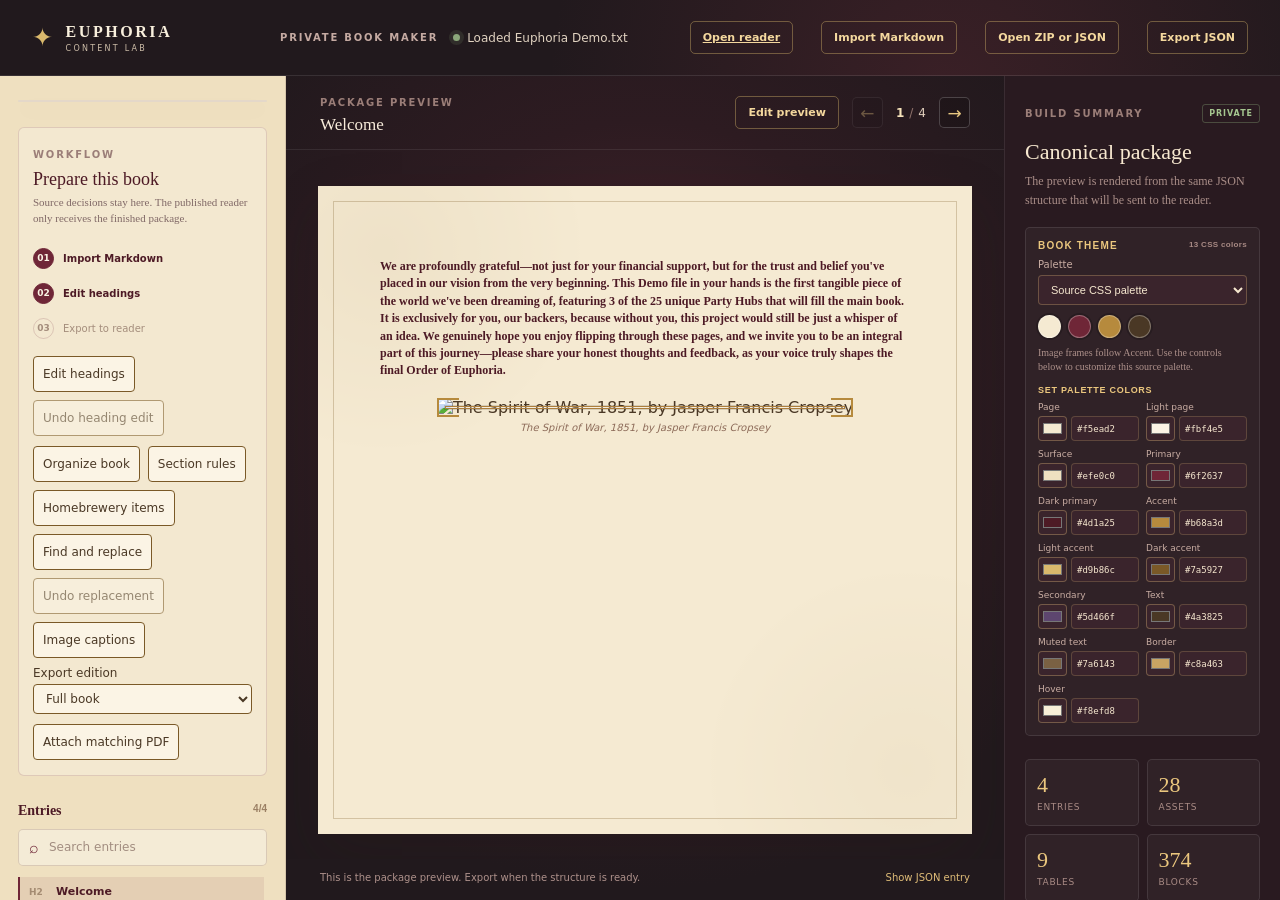
==== bookmaker.html @ 95e84e90 "add new sorting system" ====
<!doctype html>
<html lang="en">
  <head>
    <meta charset="UTF-8" />
    <meta name="viewport" content="width=device-width, initial-scale=1.0" />
    <title>Book Maker · Euphoria Content Lab</title>
    <meta name="description" content="Private Markdown to JSON book preparation tool." />
    <link rel="stylesheet" href="styles.css?v=23" />
  </head>
  <body>
    <div class="app-shell maker-page">
      <header class="topbar">
        <div class="brand-mark" aria-label="Euphoria Content Lab">
          <span class="brand-glyph">✦</span>
          <span><strong>EUPHORIA</strong><small>CONTENT LAB</small></span>
        </div>
        <div class="topbar-center">
          <span class="eyebrow">PRIVATE BOOK MAKER</span>
          <span class="source-status" id="sourceStatus"><i></i> Loading demo…</span>
        </div>
        <a class="file-loader" href="index.html">Open reader</a>
        <label class="file-loader" for="mdInput">Import Markdown</label>
        <label class="file-loader" for="jsonInput">Open ZIP or JSON</label>
        <button id="exportButton" class="export-button" type="button" disabled>Export JSON</button>
        <input id="mdInput" type="file" accept=".txt,.md,text/plain,text/markdown" />
        <input id="jsonInput" type="file" accept=".json,.zip,application/json,application/zip,application/x-zip-compressed" hidden />
      </header>

      <main class="workspace maker-workspace">
        <aside class="sidebar maker-sidebar">
          <div class="book-card">
            <div class="book-card-art"><span>✦</span><span>BOOK<br />MAKER</span></div>
            <div class="book-card-copy">
              <span class="eyebrow">PREPARATION MODE</span>
              <h1 id="bookTitle">Euphoria Demo</h1>
              <p id="bookDescription">Import Markdown, prepare the package, and export JSON.</p>
              <div class="book-meta"><span id="pageCount">— entries</span><span id="themeLabel">JSON v1</span></div>
            </div>
          </div>

          <div class="maker-panel">
            <span class="eyebrow">WORKFLOW</span>
            <h2>Prepare this book</h2>
            <p>Source decisions stay here. The published reader only receives the finished package.</p>
            <div class="maker-steps">
              <div class="maker-step active"><b>01</b><span>Import Markdown</span></div>
              <div class="maker-step active"><b>02</b><span>Edit headings</span></div>
              <div class="maker-step"><b>03</b><span>Export to reader</span></div>
            </div>
            <div class="heading-actions">
              <button id="openHeadings" type="button" disabled>Edit headings</button>
              <button id="undoHeadings" type="button" disabled>Undo heading edit</button>
            </div>
            <div class="heading-actions">
              <button id="organizeBook" type="button">Organize book</button>
              <button id="editSectionRules" type="button">Section rules</button>
              <button id="reviewSourceItems" type="button">Homebrewery items</button>
              <button id="replaceBookText" type="button">Find and replace</button>
              <button id="undoBookReplacement" type="button" disabled>Undo replacement</button>
              <button id="setImageCaptions" type="button">Image captions</button>
            </div>
            <label class="edition-field">Export edition
              <select id="exportEdition"><option value="full">Full book</option><option value="player">Player edition</option></select>
            </label>
            <div class="heading-actions">
              <button id="attachPdf" type="button" disabled>Attach matching PDF</button>
              <button id="reviewPdf" type="button" hidden>Review PDF</button>
              <button id="openImageRecovery" type="button" hidden>Recover images</button>
              <button id="removePdf" type="button" hidden>Remove PDF</button>
              <input id="pdfInput" type="file" accept=".pdf,application/pdf" hidden />
            </div>
            <p id="pdfAttachmentStatus" class="pdf-status" role="status"></p>
          </div>

          <div class="sidebar-section">
            <div class="section-heading"><span>Entries</span><span class="section-count" id="contentsCount">—</span></div>
            <label class="search-box">
              <span>⌕</span>
              <input id="searchInput" type="search" placeholder="Search entries" autocomplete="off" />
            </label>
            <nav id="contents" class="contents" aria-label="Book entries"></nav>
          </div>

          <div class="sidebar-footer"><span class="status-dot"></span><span>Private preparation tool</span></div>
        </aside>

        <section class="reader-area">
          <div class="reader-toolbar">
            <div><span class="eyebrow">PACKAGE PREVIEW</span><strong id="currentLabel">Welcome</strong></div>
            <div class="page-controls">
              <button id="toggleBookEditing" class="export-button" type="button" aria-pressed="false">Edit preview</button>
              <button id="previousButton" class="icon-button" type="button" aria-label="Previous content entry">←</button>
              <span><b id="currentPage">1</b><em>/</em><span id="totalPages">—</span></span>
              <button id="nextButton" class="icon-button" type="button" aria-label="Next content entry">→</button>
            </div>
          </div>
          <div class="reader-stage"><div id="pageViewport" class="page-viewport" aria-live="polite"></div></div>
          <div class="reader-footer"><span id="pageHint">This is the package preview. Export when the structure is ready.</span><button id="sourceToggle" class="text-button" type="button">Show JSON entry</button></div>
          <pre id="sourceSlice" class="source-slice" hidden></pre>
        </section>

        <aside class="inspector maker-inspector">
          <div class="inspector-heading"><span class="eyebrow">BUILD SUMMARY</span><span class="live-badge">PRIVATE</span></div>
          <h2>Canonical package</h2>
          <p class="inspector-intro">The preview is rendered from the same JSON structure that will be sent to the reader.</p>
          <div class="theme-panel">
            <div class="section-heading theme-heading"><span>BOOK THEME</span><span id="cssTokenCount">—</span></div>
            <label class="theme-field" for="themePreset">Palette</label>
            <select id="themePreset" class="theme-select">
              <option value="source">Source CSS palette</option>
              <option value="classic">Euphoria classic</option>
              <option value="midnight">Midnight archive</option>
              <option value="ember">Ember parchment</option>
              <option value="custom">Custom palette</option>
            </select>
            <div id="themeSwatches" class="theme-swatches" aria-label="Current theme colors"></div>
            <p id="themeNote" class="theme-note">Reads safe color variables from the Markdown header.</p>
            <div class="palette-color-heading">Set palette colors</div>
            <div id="paletteColorControls" class="palette-color-controls" aria-label="Set book palette colors"></div>
          </div>
          <div class="stat-grid">
            <div class="stat-card"><b id="statPages">—</b><span>entries</span></div>
            <div class="stat-card"><b id="statImages">—</b><span>assets</span></div>
            <div class="stat-card"><b id="statTables">—</b><span>tables</span></div>
            <div class="stat-card"><b id="statDirectives">—</b><span>blocks</span></div>
          </div>
          <div class="support-card"><span class="support-icon">✓</span><div><strong>Ready to export</strong><p>JSON includes content, assets, conversion details, and the palette that colors every image frame.</p></div></div>
          <div class="support-card muted-card"><span class="support-icon">→</span><div><strong>Next step</strong><p>Open the exported package in index.html to test the independent reader.</p></div></div>
        </aside>
      </main>
      <dialog id="headingEditor" aria-labelledby="headingEditorTitle">
        <div class="heading-dialog-header">
          <h2 id="headingEditorTitle">Edit headings</h2>
          <form method="dialog"><button type="submit">Cancel</button></form>
        </div>
        <section id="headingEditView">
          <label class="heading-search">Search headings
            <input id="headingSearch" type="search" autocomplete="off" autofocus />
          </label>
          <div class="heading-bulk">
            <label><input id="selectHeadings" type="checkbox" /> Select visible</label>
            <span id="headingSelection" aria-live="polite"></span>
            <label>Bulk level change
              <select id="headingBulkOperation">
                <option value="up">Promote one level</option>
                <option value="down">Demote one level</option>
                <option value="1">Set to H1</option>
                <option value="2">Set to H2</option>
                <option value="3">Set to H3</option>
                <option value="4">Set to H4</option>
                <option value="5">Set to H5</option>
                <option value="6">Set to H6</option>
              </select>
            </label>
            <button id="updateSelectedHeadings" type="button" disabled>Update selected</button>
          </div>
          <p id="headingEntryHint" class="heading-hint"></p>
          <div id="headingRows" class="heading-columns" role="group" aria-label="Markdown headings by level"></div>
          <p id="headingEmpty" class="heading-hint" hidden>No matching headings.</p>
          <p id="headingMessage" class="heading-hint" role="status"></p>
          <div class="heading-dialog-actions">
            <button id="previewHeadings" type="button" disabled>Preview changes</button>
          </div>
        </section>
        <section id="headingPreviewView" hidden>
          <h3 id="headingPreviewTitle" tabindex="-1">Table of contents preview</h3>
          <p id="headingPreviewSummary" class="heading-hint"></p>
          <ol id="headingPreviewContents" class="heading-preview-contents"></ol>
          <div class="heading-dialog-actions">
            <button id="backToHeadingEdit" type="button">Back to edits</button>
            <button id="applyHeadings" type="button">Apply changes</button>
          </div>
        </section>
      </dialog>
      <dialog id="bookEditing" aria-labelledby="bookEditingTitle">
        <header class="pdf-toolbar"><h2 id="bookEditingTitle"></h2><form method="dialog"><button>Close</button></form></header>
        <form id="bookEditingForm"><div id="bookEditingFields"></div><p id="bookEditingStatus" role="status"></p></form>
      </dialog>
      <dialog id="imageRecovery" aria-labelledby="imageRecoveryTitle">
        <div class="pdf-toolbar">
          <h2 id="imageRecoveryTitle">Recover images</h2>
          <form method="dialog"><button type="submit">Close</button></form>
        </div>
        <form id="recoverySetup" hidden>
          <fieldset>
            <legend>Suggest filenames for all recovered images using</legend>
            <label><input type="radio" name="recoveryNaming" value="h2" checked /> H2 heading</label>
            <label><input type="radio" name="recoveryNaming" value="h3" /> Nearest H3 heading</label>
          </fieldset>
          <button type="submit">Start recovery</button>
        </form>
        <div id="recoveryActions" class="pdf-toolbar" hidden>
          <p id="recoveryStatus" class="pdf-status" role="status"></p>
          <button id="scanImageLinks" type="button">Check image links again</button>
          <button id="cancelImageScan" type="button" hidden>Cancel scan</button>
          <button id="viewRecoveredPreview" type="button" hidden>View in preview</button>
        </div>
        <div id="recoveryLayout" class="recovery-layout" hidden>
          <div id="recoveryPdfPane" aria-label="Matching PDF"></div>
          <div id="recoveryReview" hidden>
            <nav class="pdf-toolbar" aria-label="Images to recover">
              <button id="previousRecovery" type="button">Previous image</button>
              <button id="nextRecovery" type="button">Next image</button>
              <span id="recoveryPosition" aria-live="polite"></span>
            </nav>
            <form id="jumpRecoveryPage" class="pdf-toolbar">
              <label><span id="recoveryPageLabel">Markdown page</span> <input id="recoveryPageNumber" type="number" min="1" required /></label>
              <button type="submit">Jump to image</button>
              <button id="nextRecoveryPage" type="button">Next Markdown page</button>
            </form>
            <p id="recoveryContext"></p>
            <form id="recoveryForm" hidden>
              <div class="recovery-field">
                <label for="recoveryFileName">WebP filename</label>
                <input id="recoveryFileName" type="text" dir="auto" maxlength="96" required />
                <label for="recoveryCaption">Reader caption</label>
                <input id="recoveryCaption" type="text" dir="auto" />
              </div>
              <img id="recoveryChosenImage" alt="Selected replacement image" hidden />
              <div class="pdf-toolbar">
                <button id="applyRecovery" type="submit" disabled>Apply replacement &amp; continue</button>
                <button id="skipRecovery" type="button">Skip image</button>
                <button id="restoreRecovery" type="button" hidden>Restore original link</button>
              </div>
            </form>
            <p id="recoveryConfidence" class="pdf-status" role="status"></p>
            <ul id="recoveryCandidates" aria-label="Suggested PDF images"></ul>
          </div>
        </div>
      </dialog>
      <dialog id="pdfInspector" aria-labelledby="pdfInspectorTitle">
        <div class="pdf-toolbar">
          <h2 id="pdfInspectorTitle">Review PDF</h2>
          <form method="dialog"><button type="submit">Close</button></form>
        </div>
        <div id="pdfInspectorHome"><div id="pdfReviewPane">
        <div class="pdf-toolbar">
          <button id="pdfPrevious" type="button">Previous page</button>
          <form id="jumpPdfPage" class="pdf-page-jump">
            <label>PDF page <input id="pdfPageNumber" type="number" min="1" value="1" required /></label>
            <span id="pdfPageTotal"></span>
            <button type="submit">Go</button>
          </form>
          <button id="pdfNext" type="button">Next page</button>
        </div>
        <p id="pdfPageStatus" class="pdf-status" role="status"></p>
        <div id="pdfPageBody" class="pdf-page-layout" hidden>
          <section aria-label="Page preview">
            <div class="pdf-toolbar">
              <button id="pdfCrop" type="button" aria-pressed="false">Select crop</button>
              <button id="pdfSaveCrop" type="button" disabled>Download crop</button>
              <button id="pdfUseCrop" type="button" disabled hidden>Use crop as replacement</button>
            </div>
            <p id="pdfCropHint" hidden>Drag a rectangle over the figure you want to save.</p>
            <div id="pdfPreviewStage">
              <canvas id="pdfPageCanvas" aria-label="Rendered PDF page"></canvas>
              <div id="pdfImageHighlight" aria-hidden="true" hidden></div>
              <div id="pdfCropOutline" aria-hidden="true" hidden></div>
            </div>
          </section>
          <section aria-label="PDF page contents">
            <details id="pdfEmbeddedImages" open>
              <summary>Embedded images</summary>
              <p id="pdfImageSummary"></p>
              <ul id="pdfImages"></ul>
            </details>
            <details>
              <summary>Page text</summary>
              <pre id="pdfPageText"></pre>
            </details>
          </section>
        </div>
        </div></div>
      </dialog>
      <dialog id="bookZipExport" aria-labelledby="bookZipExportTitle">
        <h2 id="bookZipExportTitle">Export book ZIP</h2>
        <p id="bookZipExportStatus" role="status"></p>
        <div class="heading-dialog-actions">
          <form method="dialog"><button type="submit">Cancel</button></form>
          <button id="downloadBookZip" type="button" disabled>Download ZIP</button>
        </div>
      </dialog>
      <div id="notice" class="notice" role="status" hidden></div>
    </div>
    <script src="image-viewer.js?v=1"></script>
    <script src="vendor/jszip-3.10.1/jszip.min.js"></script>
    <script src="book-archive.js?v=4"></script>
    <script src="app.js?v=26"></script>
    <script src="book-editing.js?v=10"></script>
    <script src="pdf-import.js?v=7" data-pdf-engine="https://cdn.jsdelivr.net/npm/pdfjs-dist@6.5.438/"></script>
    <script src="image-recovery.js?v=7"></script>
  </body>
</html>
---- styles.css ----
:root {
  --ink: #2e2325;
  --ink-soft: #756266;
  --wine: #6f2637;
  --wine-dark: #4d1a25;
  --gold: #b68a3d;
  --gold-light: #d9b86c;
  --gold-dark: #7a5927;
  --plum: #5d466f;
  --hover: #f8efd8;
  --parchment: #f5ead2;
  --parchment-light: #fbf4e5;
  --card: #efe0c0;
  --book-body-font: Georgia, serif;
  --book-ui-font: Inter, sans-serif;
  --line: rgba(93, 53, 43, .15);
  --shadow: 0 22px 55px rgba(49, 28, 27, .16);
}

* { box-sizing: border-box; }
html, body { min-height: 100%; }
body { margin: 0; color: var(--ink); background: #21191d; font-family: Inter, ui-sans-serif, system-ui, -apple-system, BlinkMacSystemFont, "Segoe UI", sans-serif; }
button, input { font: inherit; }
button { cursor: pointer; }

.app-shell { height: 100vh; overflow: hidden; background: radial-gradient(circle at 74% 10%, rgba(123, 49, 62, .28), transparent 32%), #21191d; }
.topbar { height: 76px; display: flex; align-items: center; gap: 28px; padding: 0 32px; color: #f9f0dd; border-bottom: 1px solid rgba(255,255,255,.1); }
.brand-mark { display: flex; align-items: center; gap: 11px; min-width: 220px; letter-spacing: .1em; }
.brand-mark strong { display: block; font-family: Georgia, serif; font-size: 16px; letter-spacing: .16em; }
.brand-mark small { display: block; margin-top: 3px; color: #cdbda8; font-size: 8px; letter-spacing: .28em; }
.brand-glyph { color: var(--gold-light); font-size: 25px; }
.topbar-center { display: flex; align-items: center; gap: 15px; flex: 1; }
.eyebrow { color: #9b7e78; font-size: 10px; font-weight: 800; letter-spacing: .18em; }
.topbar .eyebrow { color: #c5aaa2; }
.source-status { display: inline-flex; align-items: center; gap: 7px; color: #e0d2c0; font-size: 12px; }
.source-status i, .status-dot { width: 7px; height: 7px; display: inline-block; border-radius: 99px; background: #8ba87a; box-shadow: 0 0 0 4px rgba(139,168,122,.14); }
.file-loader, .export-button { color: #f4d89e; font-size: 11px; font-weight: 700; border: 1px solid rgba(217,184,108,.4); border-radius: 5px; padding: 9px 12px; cursor: pointer; background: transparent; }
.export-button:disabled { opacity: .4; cursor: default; }
.maker-page .maker-sidebar { background: #efe0c0; }
.maker-panel { margin-top: 25px; padding: 15px 14px; border: 1px solid rgba(111,38,55,.16); border-radius: 6px; background: rgba(255,255,255,.26); }
.maker-panel h2 { margin: 7px 0 5px; color: var(--wine-dark); font: 18px Georgia, serif; }
.maker-panel p { margin: 0; color: #806866; font: 11px/1.45 Georgia, serif; }
.maker-steps { margin-top: 14px; }
.maker-step { display: flex; align-items: center; gap: 9px; padding: 7px 0; color: #a48d7c; font-size: 10px; }
.maker-step b { width: 21px; height: 21px; display: grid; place-items: center; border: 1px solid rgba(111,38,55,.18); border-radius: 50%; font-size: 9px; }
.maker-step.active { color: var(--wine-dark); font-weight: 700; }
.maker-step.active b { color: #fbf4e5; border-color: var(--wine); background: var(--wine); }
.heading-actions, .heading-dialog-actions, .heading-bulk { display: flex; flex-wrap: wrap; align-items: center; gap: 8px; }
.heading-actions { margin-top: 10px; }
.heading-actions button, #headingEditor button, #headingEditor input:not([type="checkbox"]), #headingEditor select,
#pdfInspector button, #pdfInspector input, #imageRecovery button, #imageRecovery input, #imageRecovery select, #bookZipExport button {
  min-height: 36px; padding: 6px 9px; border: 1px solid var(--gold-dark); border-radius: 4px;
  color: var(--ink); background: var(--parchment-light); font: inherit;
}
.heading-actions button { font-size: 12px; }
.heading-actions button:disabled, #headingEditor button:disabled, #pdfInspector button:disabled, #imageRecovery button:disabled, #bookZipExport button:disabled { opacity: .55; cursor: default; }
#headingEditor {
  width: min(1200px, calc(100% - 24px)); max-height: calc(100% - 24px);
  padding: clamp(12px, 4vw, 24px); border: 1px solid var(--gold-dark); border-radius: 8px;
  color: var(--ink); background: var(--parchment); box-shadow: var(--shadow); font-size: 14px;
}
#headingEditor::backdrop { background: rgba(26, 14, 19, .75); }
#headingEditor [hidden] { display: none; }
.heading-dialog-header { display: flex; align-items: center; justify-content: space-between; gap: 12px; margin-bottom: 15px; }
.heading-dialog-header h2 { margin: 0; color: var(--wine-dark); font: 24px Georgia, serif; }
.heading-search { display: grid; gap: 5px; }
.heading-bulk { margin-top: 12px; }
.heading-hint { margin: 9px 0; color: var(--ink-soft); }
.heading-hint:empty { display: none; }
.heading-columns { overflow-x: auto; padding: 2px 2px 8px; }
.heading-grid { display: grid; grid-template-columns: repeat(4, minmax(218px, 1fr)); min-width: 896px; gap: 8px; }
.heading-grid-extra { grid-template-columns: repeat(2, minmax(218px, 1fr)); min-width: 444px; margin-top: 8px; }
.heading-grid-extra:empty { display: none; }
.heading-column { min-width: 0; padding: 8px; border: 1px solid var(--line); border-radius: 5px; }
.heading-column h3 { margin: 0 0 4px; color: var(--wine-dark); font-size: 14px; }
.heading-rows { max-height: 38vh; overflow-y: auto; margin: 0; padding: 2px; list-style: none; }
.heading-row { display: grid; grid-template-columns: auto minmax(0, 1fr) auto auto; align-items: center; gap: 5px; padding: 4px 0; }
.heading-row input[type="text"] { width: 100%; min-width: 0; }
.heading-count { min-width: 20px; padding: 3px; border-radius: 4px; background: var(--card); color: var(--wine-dark); font-size: 11px; text-align: center; }
.heading-preview-contents { max-height: 38vh; overflow-y: auto; margin: 8px 0; padding-inline-start: 25px; overflow-wrap: anywhere; }
.heading-preview-contents li { margin: 5px 0; }
.heading-dialog-actions { justify-content: flex-end; margin-top: 12px; }
#headingEditor #previewHeadings, #headingEditor #applyHeadings { color: #fff3db; background: var(--wine-dark); }
.maker-panel .pdf-status { margin-top: 8px; overflow-wrap: anywhere; }
.pdf-status:empty { display: none; }
#pdfInspector, #imageRecovery, #bookZipExport {
  width: min(950px, calc(100% - 24px)); max-height: calc(100% - 24px); padding: clamp(12px, 4vw, 24px);
  border: 1px solid var(--gold-dark); border-radius: 8px; color: var(--ink); background: var(--parchment); font-size: 14px;
}
#pdfInspector::backdrop, #imageRecovery::backdrop, #bookZipExport::backdrop { background: rgba(26, 14, 19, .75); }
.pdf-toolbar { display: flex; flex-wrap: wrap; align-items: center; gap: 8px; margin-bottom: 10px; }
.pdf-toolbar h2 { flex: 1; margin: 0; color: var(--wine-dark); font: 24px Georgia, serif; }
#pdfPageNumber { width: 70px; }
.pdf-page-jump { display: flex; flex-wrap: wrap; align-items: center; gap: 5px; }
.pdf-page-layout { display: grid; grid-template-columns: minmax(0, 2fr) minmax(0, 1fr); gap: 15px; }
.pdf-page-layout[hidden] { display: none; }
#pdfPreviewStage { position: relative; }
#pdfPageCanvas { display: block; width: 100%; height: auto; background: white; }
#pdfPageCanvas.selecting-crop { cursor: crosshair; touch-action: none; user-select: none; }
#pdfCropOutline { position: absolute; outline: 2px solid #6f2637; box-shadow: 0 0 0 3px white; background: rgba(111, 38, 55, .15); pointer-events: none; }
#pdfCrop[aria-pressed="true"] { color: #fff3db; background: var(--wine-dark); }
#pdfImages { display: grid; gap: 7px; margin: 0 0 12px; padding: 0; list-style: none; }
#pdfImages button { display: flex; align-items: center; gap: 8px; width: 100%; text-align: start; }
#pdfImages img { width: 52px; height: 42px; object-fit: contain; background: white; }
#pdfImages .pdf-use-image { display: none; }
#pdfReviewPane[data-picking] #pdfImages .pdf-use-image { display: block; margin-top: 4px; }
#pdfImageHighlight { position: absolute; outline: 3px solid #b68a3d; box-shadow: 0 0 0 2px white; pointer-events: none; }
#pdfPageCanvas.selecting-crop + #pdfImageHighlight { visibility: hidden; }
#pdfPageText { max-height: 220px; overflow: auto; white-space: pre-wrap; overflow-wrap: anywhere; }
#imageRecovery { width: min(1050px, calc(100% - 24px)); padding: 12px; font-size: 13px; }
#imageRecovery:has(#recoverySetup:not([hidden])) { width: min(480px, calc(100% - 24px)); }
#imageRecovery [hidden] { display: none; }
#imageRecovery .pdf-toolbar { gap: 6px; margin-bottom: 6px; }
#imageRecovery button, #imageRecovery input:not([type="radio"]) { padding: 4px 7px; }
#recoverySetup fieldset { display: grid; gap: 7px; margin: 8px 0 12px; border: 1px solid var(--line); }
#recoveryStatus { flex: 1; margin: 0; }
.recovery-layout { display: grid; grid-template-columns: minmax(0, 1.15fr) minmax(0, 1fr); gap: 12px; }
#recoveryPdfPane, #recoveryReview { min-width: 0; max-height: min(76vh, calc(100dvh - 120px)); overflow: auto; padding: 6px; }
#recoveryPdfPane { border: 1px solid var(--line); border-radius: 5px; }
#recoveryPdfPane .pdf-page-layout:not([hidden]) { display: block; }
#recoveryPdfPane #pdfPreviewStage { width: min(100%, calc(clamp(130px, 100dvh - 260px, 540px) * var(--pdf-page-ratio, 1))); margin: 0 auto; }
#recoveryPdfPane #pdfImages { grid-template-columns: repeat(auto-fit, minmax(145px, 1fr)); }
@media (max-width: 760px) {
  .recovery-layout { grid-template-columns: minmax(0, 1fr); }
  #recoveryPdfPane { max-height: none; }
  #recoveryPdfPane #pdfPreviewStage { width: min(100%, calc(clamp(125px, 33dvh, 290px) * var(--pdf-page-ratio, 1))); }
  #recoveryReview { max-height: none; }
}
.recovery-field { display: grid; grid-template-columns: auto minmax(0, 1fr); align-items: center; gap: 5px 8px; min-width: 0; }
.recovery-field input { width: 100%; min-width: 0; }
#recoveryPageNumber { width: 64px; }
#recoveryContext { margin: 6px 0; overflow-wrap: anywhere; }
#recoveryCandidates { display: grid; grid-template-columns: repeat(auto-fill, minmax(92px, 1fr)); gap: 5px; margin: 6px 0; padding: 0; list-style: none; }
#recoveryCandidates button { display: grid; justify-items: center; gap: 5px; width: 100%; }
#recoveryCandidates button[aria-pressed="true"] { outline: 2px solid var(--wine); outline-offset: -2px; }
#recoveryCandidates img { width: 100%; height: 46px; object-fit: contain; }
#recoveryForm { padding: 7px; border: 1px solid var(--gold-dark); border-radius: 5px; }
#recoveryChosenImage { display: block; max-width: 100%; max-height: 78px; margin: 6px auto 0; object-fit: contain; }
#recoveryForm .pdf-toolbar { margin: 6px 0 0; }
#applyRecovery { color: #fff3db; background: var(--wine-dark); }
#bookZipExport { width: min(450px, calc(100% - 24px)); }
#bookZipExport h2 { margin: 0; color: var(--wine-dark); font: 24px Georgia, serif; }
#bookZipExportStatus { overflow-wrap: anywhere; }
.edition-field { display: grid; gap: 4px; margin: 8px 0; color: var(--ink); font-size: 12px; }
.edition-field select { width: 100%; }
#bookEditing { width: min(680px, calc(100% - 24px)); max-height: calc(100dvh - 24px); overflow: auto; padding: 16px; border: 1px solid var(--gold-dark); border-radius: 8px; background: var(--parchment); color: var(--ink); }
#bookEditing::backdrop { background: rgba(26, 14, 19, .75); }
#bookEditingFields { display: grid; gap: 10px; }
#bookEditing :is(input, select, textarea, button), .edition-field select, .book-block-actions button { font: inherit; color: var(--ink); border: 1px solid var(--gold-dark); border-radius: 4px; background: var(--parchment-light); }
#bookEditing :is(input, select, textarea, button), .edition-field select { padding: 6px 8px; }
#bookEditing :is(input, select, textarea):not([type="checkbox"]) { width: 100%; min-width: 0; }
#bookEditing textarea { resize: vertical; }
#bookEditing label { display: grid; gap: 4px; min-width: 0; }
#bookEditing label.book-edit-check { display: flex; align-items: center; gap: 5px; }
#bookEditing [hidden] { display: none; }
#bookEditing button:disabled { opacity: .45; cursor: default; }
#bookEditingStatus { margin: 8px 0 0; color: var(--wine-dark); }
#bookEditingStatus:empty { display: none; }
.book-edit-actions { display: flex; flex-wrap: wrap; gap: 8px; }
.book-bullet-editor { margin: 0 0 8px; padding-inline-start: 22px; }
.book-bullet-editor li { margin-bottom: 6px; }
.book-bullet-editor textarea { display: block; margin-bottom: 4px; }
#structuredBlockFields { min-width: 0; }
.book-table-editor { overflow-x: auto; margin-bottom: 8px; }
.book-table-editor table { width: 100%; border-spacing: 4px; }
.book-table-editor :is(th, td) { vertical-align: top; text-align: start; padding: 0; }
.book-table-editor :is(th, td):has(input) { min-width: 110px; }
.book-table-editor th button { margin-top: 4px; }
.book-edit-scope { min-width: 0; padding: 8px; margin: 0; border: 1px solid var(--gold-dark); border-radius: 5px; }
.book-edit-scope legend { padding: 0 4px; font-weight: 700; }
.book-edit-scope p { margin: 6px 0 2px; color: var(--ink-soft); }
#bookEditing .book-edit-actions button[value="save"] { color: #fff3db; background: var(--wine-dark); }
.book-edit-grid { display: grid; grid-template-columns: repeat(2, minmax(0, 1fr)); gap: 8px 12px; }
.book-crop-stage { position: relative; overflow: hidden; width: fit-content; max-width: 100%; margin: 0 auto 8px; }
.book-crop-stage img { display: block; max-width: 100%; max-height: 240px; cursor: crosshair; touch-action: none; user-select: none; }
#editCropOutline { position: absolute; border: 2px solid var(--wine-dark); outline: 1px solid white; box-shadow: 0 0 0 600px #2b1a2260; pointer-events: none; }
.book-order-list, .book-source-list { padding: 0; margin: 0; list-style: none; }
.book-order-list li { display: flex; align-items: center; flex-wrap: wrap; gap: 6px; padding: 6px 0; border-bottom: 1px solid var(--line); }
.book-order-list li[draggable] { cursor: grab; }
.book-order-list li > span { flex: 1 1 36%; overflow-wrap: anywhere; }
.book-heading-children { flex: 1 0 100%; min-width: 0; padding-inline-start: 16px; border-inline-start: 1px solid var(--gold-dark); }
.book-source-list li { padding: 6px 0; border-bottom: 1px solid var(--line); }
.book-source-list small { display: block; color: var(--ink-soft); }
.book-edit-block { display: flow-root; margin-block: 4px; padding: 2px 5px; border: 1px solid transparent; }
.book-edit-block[data-edit-block]:hover, .book-edit-block:focus-within { border-color: var(--gold-dark); }
.book-block-actions { display: flex; gap: 5px; justify-content: flex-end; clear: both; }
.book-block-actions button { padding: 3px 6px; font-size: 11px; }
.page-content .book-quote, .page-content .book-callout { margin-block: 12px; padding: 8px 12px; border-inline-start: 3px solid var(--gold-dark); }
.page-content .book-quote { font-style: italic; }
.page-content .book-callout { background: var(--card); }
.page-content .book-rule { border: 0; border-top: 1px solid var(--gold-dark); margin: 16px auto; width: 65%; }
@media (max-width: 480px) { .book-edit-grid { grid-template-columns: minmax(0, 1fr); } }
#bookZipExport #downloadBookZip { color: #fff3db; background: var(--wine-dark); }
@media (max-width: 650px) { .pdf-page-layout { grid-template-columns: minmax(0, 1fr); } }
.maker-inspector { background: #261a20; }
#fileInput, #mdInput, #jsonInput { display: none; }

.workspace { display: grid; grid-template-columns: 286px minmax(520px, 1fr) 276px; height: calc(100vh - 76px); min-height: 0; overflow: hidden; }
.sidebar { min-height: 0; overflow-y: auto; padding: 24px 18px 18px; background: #f2e4cb; border-right: 1px solid rgba(69, 32, 30, .14); display: flex; flex-direction: column; }
.book-card { overflow: hidden; border: 1px solid var(--line); border-radius: 8px; background: var(--parchment-light); box-shadow: 0 8px 20px rgba(69, 32, 30, .08); }
.book-card-art { min-height: 122px; display: flex; align-items: center; justify-content: center; gap: 15px; color: #f4dfb6; background: linear-gradient(135deg, #461a28, #7d2f42 52%, #3b1722); text-align: center; font-family: Georgia, serif; font-size: 12px; line-height: 1.35; letter-spacing: .12em; }
.book-card-art span:first-child { color: var(--gold-light); font-size: 35px; }
.book-card-copy { padding: 15px 16px 14px; }
.book-card-copy .eyebrow { color: var(--wine); }
.book-card h1 { margin: 7px 0 5px; color: var(--wine-dark); font: 700 21px/1.1 Georgia, serif; }
.book-card p { min-height: 32px; margin: 0; color: var(--ink-soft); font: 12px/1.45 Georgia, serif; }
.book-meta { display: flex; gap: 8px; margin-top: 13px; color: #8b6d46; font-size: 10px; font-weight: 800; text-transform: uppercase; letter-spacing: .08em; }
.book-meta span + span { padding-left: 8px; border-left: 1px solid var(--line); }
.sidebar-section { display: flex; flex: none; flex-direction: column; min-height: 0; margin-top: 27px; }
.section-heading { display: flex; justify-content: space-between; margin-bottom: 10px; color: var(--wine-dark); font: 700 14px Georgia, serif; }
.section-count { color: #9b8064; font: 700 10px Inter, sans-serif; }
.search-box { display: flex; align-items: center; gap: 8px; padding: 8px 10px; border: 1px solid rgba(93, 53, 43, .18); border-radius: 5px; background: rgba(255,255,255,.35); color: var(--wine); }
.search-box input { width: 100%; outline: none; border: 0; background: transparent; color: var(--ink); font-size: 12px; }
.search-box input::placeholder { color: #a28d80; }
.contents { margin-top: 11px; padding-right: 3px; }
.contents-entry > button { width: 100%; display: flex; align-items: baseline; gap: 9px; padding: 8px 9px; border: 0; border-left: 2px solid transparent; background: transparent; color: #695457; text-align: left; font-size: 11px; }
.contents-entry > button:hover { background: rgba(255,255,255,.35); color: var(--wine); }
.contents-entry > button.active { border-left-color: var(--wine); background: rgba(111,38,55,.09); color: var(--wine-dark); font-weight: 800; }
.contents-subtree { margin: 2px 0 6px 18px; padding: 2px 0 3px 9px; border-left: 1px solid rgba(111,38,55,.2); }
.contents-subitem { display: flex; align-items: baseline; gap: 8px; padding: 6px 8px; border-radius: 3px; color: #806c66; font-size: 10px; text-decoration: none; }
.contents-subitem:hover, .contents-subitem:focus-visible { color: var(--wine); background: rgba(255,255,255,.34); outline: none; }
.contents-subitem .page-no { flex: 0 0 18px; width: 18px; color: #a48b72; font-size: 8px; }
.contents .page-no { width: 18px; color: #a48b72; font-size: 9px; }
.contents .page-title { overflow: hidden; text-overflow: ellipsis; white-space: nowrap; }
.sidebar-footer { display: flex; align-items: center; gap: 9px; margin-top: auto; padding: 15px 2px 0; color: #917b6c; font-size: 10px; }

.reader-area { min-width: 0; min-height: 0; overflow: hidden; display: flex; flex-direction: column; background: radial-gradient(circle at 50% 38%, #4a252d 0, #2d1b21 43%, #21191d 80%); }
.reader-toolbar { display: flex; align-items: center; justify-content: space-between; min-height: 74px; padding: 0 34px; color: #f8ecdb; border-bottom: 1px solid rgba(255,255,255,.08); }
.reader-toolbar strong { display: block; margin-top: 5px; font: 17px Georgia, serif; }
.page-controls { display: flex; align-items: center; gap: 13px; color: #dfcdbb; font-size: 12px; }
.page-controls b { color: #f7e4bb; }
.page-controls em { margin: 0 5px; color: #90736c; font-style: normal; }
.icon-button { width: 31px; height: 31px; border: 1px solid rgba(255,255,255,.2); border-radius: 5px; background: rgba(0,0,0,.15); color: #e8c881; font-size: 17px; }
.icon-button:disabled { opacity: .35; cursor: default; }
.reader-stage { display: grid; place-items: center; flex: 1; min-height: 0; padding: 29px 32px 18px; overflow: auto; }
.page-viewport { width: min(100%, 730px); }
.book-page { position: relative; min-height: min(72vh, 900px); overflow: hidden; padding: 58px 62px 60px; color: var(--ink); background: var(--parchment); box-shadow: var(--shadow); }
.book-page::before { position: absolute; inset: 15px; border: 1px solid rgba(123, 89, 39, .28); pointer-events: none; content: ""; }
.book-page::after { position: absolute; inset: 0; pointer-events: none; opacity: .23; content: ""; background: radial-gradient(circle at 10% 10%, rgba(120,80,20,.22), transparent 24%), radial-gradient(circle at 90% 90%, rgba(120,80,20,.16), transparent 24%); }
.page-inner { position: relative; z-index: 3; }
.page-art { position: relative; z-index: 1; display: block; max-width: 100%; margin: 20px auto; pointer-events: auto; }
.page-art--flow { width: min(100%, 440px); }
.page-art--flow.entry-emblem { margin-top: 2px; margin-bottom: 18px; }
.page-content { display: flow-root; }
.page-viewport[dir="rtl"] .book-page,
.page-viewport[dir="rtl"] .page-content { direction: rtl; }
.page-viewport[dir="rtl"] .page-content { text-align: right; }
.page-viewport[dir="rtl"] .page-content table { direction: rtl; text-align: right; }
.page-viewport[dir="rtl"] .page-content ul { padding-left: 0; padding-right: 23px; }
#contents[dir="rtl"] button { text-align: right; }
.page-controls[dir="rtl"] { direction: rtl; }
.page-art--flow.entry-emblem--top-right { float: right; width: 150px !important; margin: -48px 0 14px 17px; }
.page-art--flow.entry-emblem--top-right .image-frame { display: block; width: 100%; }
.page-art--flow.entry-emblem--top-right img { width: 100%; aspect-ratio: 1; border-radius: 50%; object-fit: cover; }
.page-art.entry-emblem--top-right .image-frame::before { inset: 2px; border: 2px solid var(--gold); border-radius: 50%; box-shadow: 0 0 0 2px color-mix(in srgb, var(--wine) 36%, transparent); }
.page-art.entry-emblem--top-right .image-frame::after { inset: 7px; border: 1px solid var(--gold-light); border-radius: 50%; background: none; }
.image-frame { position: relative; display: inline-block; width: fit-content; max-width: 100%; vertical-align: top; isolation: isolate; }
.image-frame::before { position: absolute; inset: 8px; z-index: 2; border: 1px solid color-mix(in srgb, var(--gold) 88%, var(--wine)); box-shadow: inset 0 0 0 1px rgba(255,255,255,.22), 0 0 0 1px rgba(0,0,0,.12); pointer-events: none; content: ""; }
.image-frame::after { position: absolute; inset: 0; z-index: 3; background: linear-gradient(var(--gold),var(--gold)) left top/22px 2px, linear-gradient(var(--gold),var(--gold)) left top/2px 22px, linear-gradient(var(--gold),var(--gold)) right top/22px 2px, linear-gradient(var(--gold),var(--gold)) right top/2px 22px, linear-gradient(var(--gold),var(--gold)) left bottom/22px 2px, linear-gradient(var(--gold),var(--gold)) left bottom/2px 22px, linear-gradient(var(--gold),var(--gold)) right bottom/22px 2px, linear-gradient(var(--gold),var(--gold)) right bottom/2px 22px; background-repeat: no-repeat; pointer-events: none; content: ""; }
.image-frame--wide { width: 100%; aspect-ratio: 16 / 9; overflow: hidden; }
.image-frame--wide img { width: 100%; height: 100%; object-fit: cover; }
.page-art img { display: block; width: auto; height: auto; max-width: 100%; object-fit: contain; }
.page-content img[data-image-viewer] { cursor: zoom-in; }
.page-content img[data-image-viewer]:focus-visible { outline: 3px solid var(--gold-light); outline-offset: 3px; }
.image-lightbox-open { overflow: hidden; }
.image-lightbox { position: fixed; inset: 0; width: 100vw; height: 100dvh; max-width: none; max-height: none; margin: 0; padding: 56px clamp(16px, 3vw, 48px) 24px; overflow: hidden; border: 0; color: #fff; background: transparent; }
.image-lightbox[open] { display: grid; grid-template-rows: minmax(0, 1fr) auto; justify-items: center; align-items: center; gap: 12px; }
.image-lightbox::backdrop { background: rgba(22, 14, 18, .94); backdrop-filter: blur(5px); }
.image-lightbox-image { display: block; min-width: 0; min-height: 0; max-width: 100%; max-height: 100%; width: auto; height: auto; object-fit: contain; border-radius: 3px; box-shadow: 0 14px 60px rgba(0, 0, 0, .5); }
.image-lightbox-caption { max-width: min(900px, 100%); max-height: 15vh; overflow: auto; margin: 0; color: #f3e6d4; font: 13px/1.4 Georgia, serif; text-align: center; }
.image-lightbox-close { position: absolute; top: 14px; right: 18px; display: grid; width: 40px; height: 40px; place-items: center; padding: 0 0 3px; border: 1px solid rgba(255,255,255,.35); border-radius: 50%; color: #fff; background: rgba(30,20,24,.55); font-size: 29px; line-height: 1; }
.image-lightbox-close:hover, .image-lightbox-close:focus-visible { border-color: var(--gold-light); color: var(--gold-light); outline: none; }
.page-content :is(h1, h2, h3, h4, h5, h6) { color: var(--wine-dark); font-family: var(--book-body-font); }
.page-content :is(h1, h2) { margin: 0 0 15px; font-size: 32px; letter-spacing: .02em; }
.page-content h3 { margin: 22px 0 6px; font-size: 20px; scroll-margin-block-start: 28px; }
.page-content h4 { margin: 17px 0 5px; font-size: 15px; font-style: italic; }
.page-content :is(h5, h6) { margin: 14px 0 8px; font-size: 12px; line-height: 1.45; }
.page-content p { margin: 0 0 12px; font: 14px/1.55 var(--book-body-font); }
.page-content strong { color: var(--wine); }
.page-content em { color: var(--ink-soft); }
.page-content ul { margin: 7px 0 15px; padding-left: 23px; font: 14px/1.5 var(--book-body-font); }
.page-content li { margin: 4px 0; }
.page-content hr { margin: 24px 0; border: 0; border-top: 1px solid rgba(111,38,55,.2); }
.page-content table { width: 100%; margin: 15px 0 20px; border-collapse: collapse; background: color-mix(in srgb, var(--parchment-light) 65%, transparent); font: 12px/1.35 var(--book-body-font); }
.page-content th { color: var(--parchment-light); background: var(--wine); font-weight: 700; }
.page-content th, .page-content td { padding: 8px 9px; border: 1px solid rgba(111,38,55,.24); vertical-align: top; }
.page-content tr:nth-child(even) td { background: rgba(182,138,61,.08); }
.page-content figure { margin: 18px auto; text-align: center; }
.page-content figure img { display: block; max-width: 100%; max-height: 420px; margin: 0 auto; object-fit: contain; }
.page-content figcaption { margin-top: 5px; color: #8d6b59; font-size: 10px; font-style: italic; }
.video-grid { display: grid; grid-template-columns: repeat(2, 1fr); gap: 12px; margin-top: 13px; }
.video-card { display: block; overflow: hidden; border: 1px solid rgba(111,38,55,.22); border-radius: 5px; background: rgba(255,255,255,.35); color: inherit; text-decoration: none; }
.video-card img { display: block; width: 100%; aspect-ratio: 16/9; object-fit: cover; }
.video-card-caption { display: block; padding: 8px; color: #6f2637; font: 700 11px Georgia, serif; }
.column-marker { height: 1px; margin: 19px 0; border-top: 1px dashed rgba(111,38,55,.3); }
.reader-footer { display: flex; justify-content: space-between; gap: 20px; padding: 13px 34px 17px; color: #ae918b; font-size: 10px; }
.text-button { padding: 0; border: 0; background: transparent; color: #e0bd78; font-size: 10px; }
.source-slice { max-height: 190px; overflow: auto; margin: 0 34px 20px; padding: 14px; color: #ddc4bd; background: rgba(0,0,0,.24); border: 1px solid rgba(255,255,255,.08); border-radius: 4px; white-space: pre-wrap; font: 11px/1.45 Consolas, monospace; }

.inspector { min-height: 0; overflow-x: hidden; overflow-y: auto; padding: 28px 20px; color: #ead8c9; background: #291a20; border-left: 1px solid rgba(255,255,255,.08); }
.inspector-heading { display: flex; align-items: center; justify-content: space-between; }
.live-badge { padding: 4px 6px; border: 1px solid rgba(139,168,122,.35); border-radius: 3px; color: #a5c68f; font-size: 8px; font-weight: 800; letter-spacing: .12em; }
.inspector h2 { margin: 16px 0 7px; color: #f8e9d0; font: 22px Georgia, serif; }
.inspector-intro { margin: 0; color: #aa8e88; font: 12px/1.55 Georgia, serif; }
.stat-grid { display: grid; grid-template-columns: 1fr 1fr; gap: 8px; margin: 23px 0; }
.stat-card { padding: 12px 11px; border: 1px solid rgba(255,255,255,.1); border-radius: 5px; background: rgba(255,255,255,.035); }
.stat-card b { display: block; color: #ebc77e; font: 22px Georgia, serif; }
.stat-card span { display: block; margin-top: 4px; color: #a98b85; font-size: 9px; line-height: 1.25; text-transform: uppercase; letter-spacing: .08em; }
.theme-panel { margin: 18px 0 20px; padding: 12px; border: 1px solid rgba(255,255,255,.1); border-radius: 5px; background: rgba(255,255,255,.035); }
.theme-heading { margin-bottom: 8px; color: #ebc77e; font: 700 10px Inter, sans-serif; letter-spacing: .12em; }
.theme-heading span:last-child { color: #a98b85; font-size: 8px; letter-spacing: .04em; }
.theme-field { display: block; margin-bottom: 5px; color: #c9ada3; font-size: 10px; }
.theme-select { width: 100%; padding: 7px 8px; border: 1px solid rgba(224,189,120,.3); border-radius: 4px; color: #f6e7cf; background: #3a242c; font-size: 11px; }
.theme-swatches { display: flex; gap: 7px; margin: 10px 0 8px; }
.theme-swatch { width: 23px; height: 23px; display: block; border: 1px solid rgba(255,255,255,.3); border-radius: 50%; box-shadow: 0 0 0 2px rgba(0,0,0,.18); }
.theme-note { margin: 0 0 8px; color: #ae918b; font: 10px/1.35 Georgia, serif; }
.palette-color-heading { margin: 12px 0 7px; color: #ebc77e; font: 700 9px Inter, sans-serif; letter-spacing: .08em; text-transform: uppercase; }
.palette-color-controls { display: grid; grid-template-columns: 1fr 1fr; gap: 8px 7px; }
.palette-color-field { min-width: 0; color: #c9ada3; font-size: 9px; }
.palette-color-field > span:first-child { display: block; overflow: hidden; margin-bottom: 4px; text-overflow: ellipsis; white-space: nowrap; }
.palette-color-inputs { display: flex; gap: 4px; }
.palette-color-inputs input[type="color"] { width: 29px; height: 25px; flex: 0 0 29px; padding: 2px; border: 1px solid rgba(224,189,120,.35); border-radius: 4px; background: #3a242c; cursor: pointer; }
.palette-color-inputs input[type="text"] { width: 100%; min-width: 0; padding: 4px 5px; border: 1px solid rgba(224,189,120,.22); border-radius: 4px; color: #f6e7cf; background: #3a242c; font: 9px Consolas, monospace; }
.support-card { display: flex; gap: 11px; margin-top: 13px; padding: 13px 12px; border-left: 2px solid var(--gold); background: rgba(182,138,61,.08); }
.support-icon { color: #e0bd78; font-size: 17px; }
.support-card strong { color: #f0ddc0; font: 700 12px Georgia, serif; }
.support-card p { margin: 5px 0 0; color: #ae918b; font: 11px/1.45 Georgia, serif; }
.muted-card { border-left-color: #75566a; background: rgba(117,86,106,.09); }
.notice { position: fixed; right: 20px; bottom: 18px; max-width: 360px; padding: 12px 14px; border: 1px solid rgba(224,189,120,.35); border-radius: 5px; color: #f9ead0; background: #4c2731; box-shadow: 0 10px 25px rgba(0,0,0,.25); font-size: 12px; }

@media (max-width: 1080px) { .workspace { grid-template-columns: 250px minmax(0, 1fr); } .inspector { display: none; } }
@media (max-width: 740px) { .topbar { height: auto; min-height: 70px; padding: 14px 18px; gap: 14px; } .topbar-center { display: none; } .file-loader { margin-left: auto; } .workspace { display: block; } .sidebar { padding: 15px; } .book-card { display: grid; grid-template-columns: 125px 1fr; } .book-card-art { min-height: 100%; } .sidebar-section { margin-top: 18px; } .sidebar-footer { display: none; } .reader-toolbar { padding: 0 18px; } .reader-stage { padding: 20px 12px 12px; } .book-page { min-height: 70vh; padding: 42px 34px 50px; } .reader-footer { padding: 12px 18px 16px; } .source-slice { margin: 0 18px 16px; } }
@media (max-width: 740px) { .app-shell { height: auto; min-height: 100vh; overflow: visible; } .workspace { height: auto; overflow: visible; } .reader-area { height: calc(100vh - 270px); min-height: 500px; overflow: hidden; } }
@media (max-width: 520px) { .topbar { flex-wrap: wrap; } }
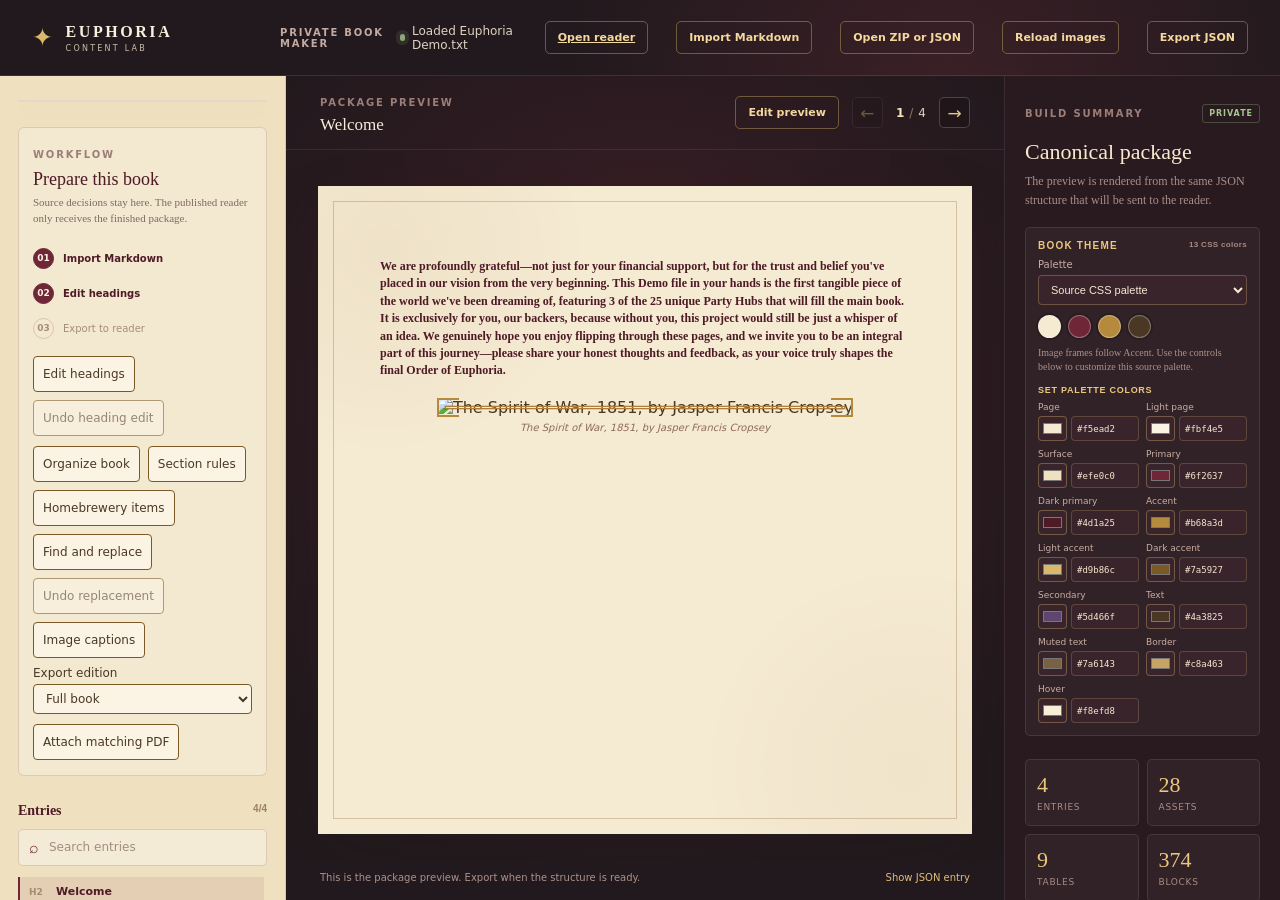
==== commit 3f6cc4fc: "add image reloader" ====
--- a/bookmaker.html
+++ b/bookmaker.html
@@ -21,6 +21,7 @@
         <a class="file-loader" href="index.html">Open reader</a>
         <label class="file-loader" for="mdInput">Import Markdown</label>
         <label class="file-loader" for="jsonInput">Open ZIP or JSON</label>
+        <button id="reloadImages" class="file-loader" type="button">Reload images</button>
         <button id="exportButton" class="export-button" type="button" disabled>Export JSON</button>
         <input id="mdInput" type="file" accept=".txt,.md,text/plain,text/markdown" />
         <input id="jsonInput" type="file" accept=".json,.zip,application/json,application/zip,application/x-zip-compressed" hidden />
@@ -282,7 +283,7 @@
       </dialog>
       <div id="notice" class="notice" role="status" hidden></div>
     </div>
-    <script src="image-viewer.js?v=1"></script>
+    <script src="image-viewer.js?v=2"></script>
     <script src="vendor/jszip-3.10.1/jszip.min.js"></script>
     <script src="book-archive.js?v=4"></script>
     <script src="app.js?v=26"></script>
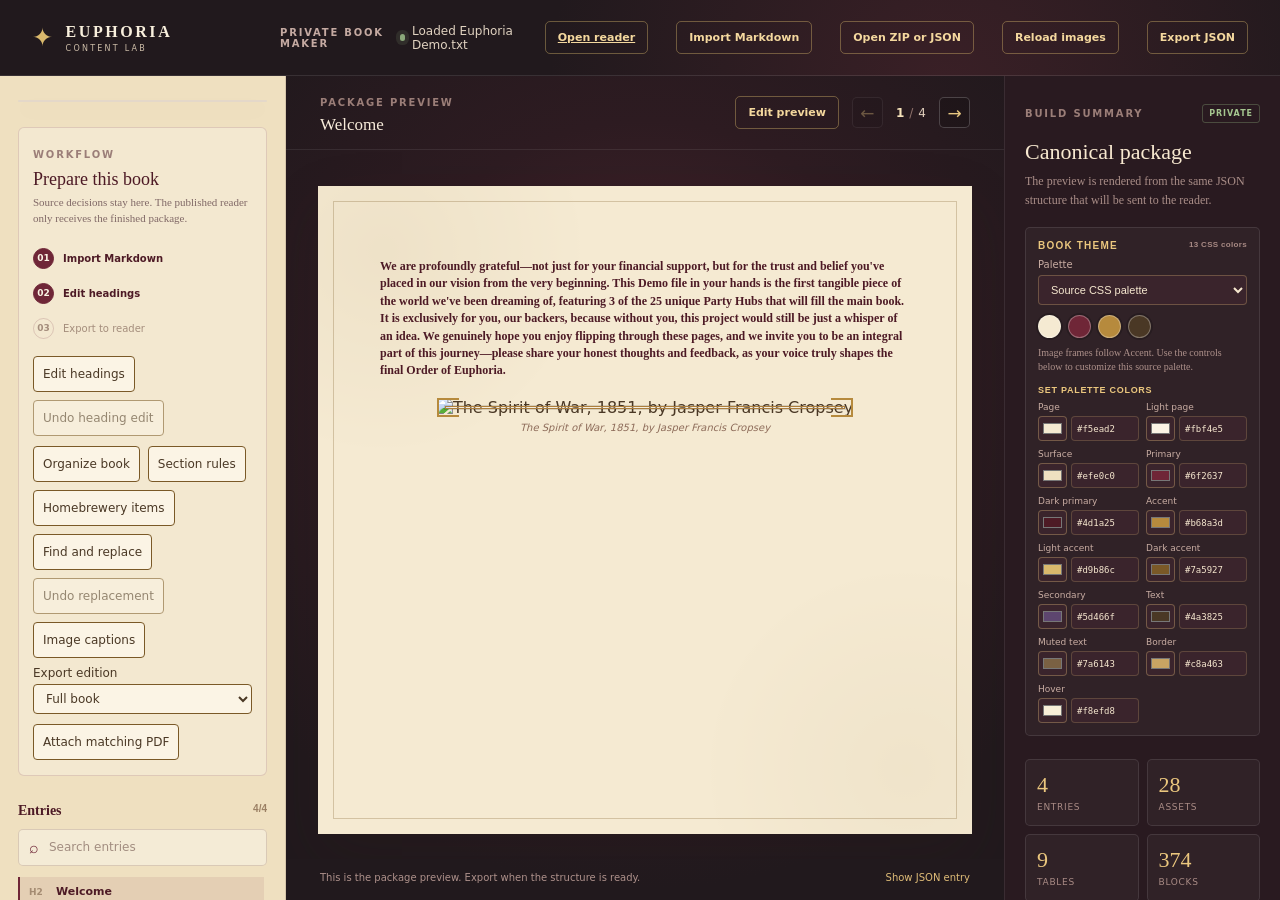
==== commit 325674d8: "add new features brake line H1" ====
--- a/bookmaker.html
+++ b/bookmaker.html
@@ -5,7 +5,7 @@
     <meta name="viewport" content="width=device-width, initial-scale=1.0" />
     <title>Book Maker · Euphoria Content Lab</title>
     <meta name="description" content="Private Markdown to JSON book preparation tool." />
-    <link rel="stylesheet" href="styles.css?v=23" />
+    <link rel="stylesheet" href="styles.css?v=24" />
   </head>
   <body>
     <div class="app-shell maker-page">
@@ -286,8 +286,9 @@
     <script src="image-viewer.js?v=2"></script>
     <script src="vendor/jszip-3.10.1/jszip.min.js"></script>
     <script src="book-archive.js?v=4"></script>
-    <script src="app.js?v=26"></script>
-    <script src="book-editing.js?v=10"></script>
+    <script src="book-contents.js?v=1"></script>
+    <script src="app.js?v=27"></script>
+    <script src="book-editing.js?v=11"></script>
     <script src="pdf-import.js?v=7" data-pdf-engine="https://cdn.jsdelivr.net/npm/pdfjs-dist@6.5.438/"></script>
     <script src="image-recovery.js?v=7"></script>
   </body>
--- a/styles.css
+++ b/styles.css
@@ -75,10 +75,11 @@
 .heading-column h3 { margin: 0 0 4px; color: var(--wine-dark); font-size: 14px; }
 .heading-rows { max-height: 38vh; overflow-y: auto; margin: 0; padding: 2px; list-style: none; }
 .heading-row { display: grid; grid-template-columns: auto minmax(0, 1fr) auto auto; align-items: center; gap: 5px; padding: 4px 0; }
-.heading-row input[type="text"] { width: 100%; min-width: 0; }
+.heading-row input[type="text"], .heading-row textarea { width: 100%; min-width: 0; }
 .heading-count { min-width: 20px; padding: 3px; border-radius: 4px; background: var(--card); color: var(--wine-dark); font-size: 11px; text-align: center; }
 .heading-preview-contents { max-height: 38vh; overflow-y: auto; margin: 8px 0; padding-inline-start: 25px; overflow-wrap: anywhere; }
 .heading-preview-contents li { margin: 5px 0; }
+.heading-preview-contents .heading-preview-part { color: var(--wine-dark); font-weight: 800; margin-block-start: 12px; }
 .heading-dialog-actions { justify-content: flex-end; margin-top: 12px; }
 #headingEditor #previewHeadings, #headingEditor #applyHeadings { color: #fff3db; background: var(--wine-dark); }
 .maker-panel .pdf-status { margin-top: 8px; overflow-wrap: anywhere; }
@@ -213,6 +214,11 @@
 .search-box input { width: 100%; outline: none; border: 0; background: transparent; color: var(--ink); font-size: 12px; }
 .search-box input::placeholder { color: #a28d80; }
 .contents { margin-top: 11px; padding-right: 3px; }
+.contents-part { display: flex; align-items: baseline; gap: 9px; padding: 12px 9px 5px; margin-top: 7px; border-block-start: 1px solid var(--border); color: var(--wine-dark); font-size: 12px; font-weight: 800; }
+.contents .contents-part .page-title { white-space: normal; overflow-wrap: anywhere; }
+.contents-part .page-no { flex: 0 0 18px; }
+#bookTitle, #bookDescription, #currentLabel { white-space: pre-line; }
+.contents-entry--part { margin-inline-start: 10px; }
 .contents-entry > button { width: 100%; display: flex; align-items: baseline; gap: 9px; padding: 8px 9px; border: 0; border-left: 2px solid transparent; background: transparent; color: #695457; text-align: left; font-size: 11px; }
 .contents-entry > button:hover { background: rgba(255,255,255,.35); color: var(--wine); }
 .contents-entry > button.active { border-left-color: var(--wine); background: rgba(111,38,55,.09); color: var(--wine-dark); font-weight: 800; }
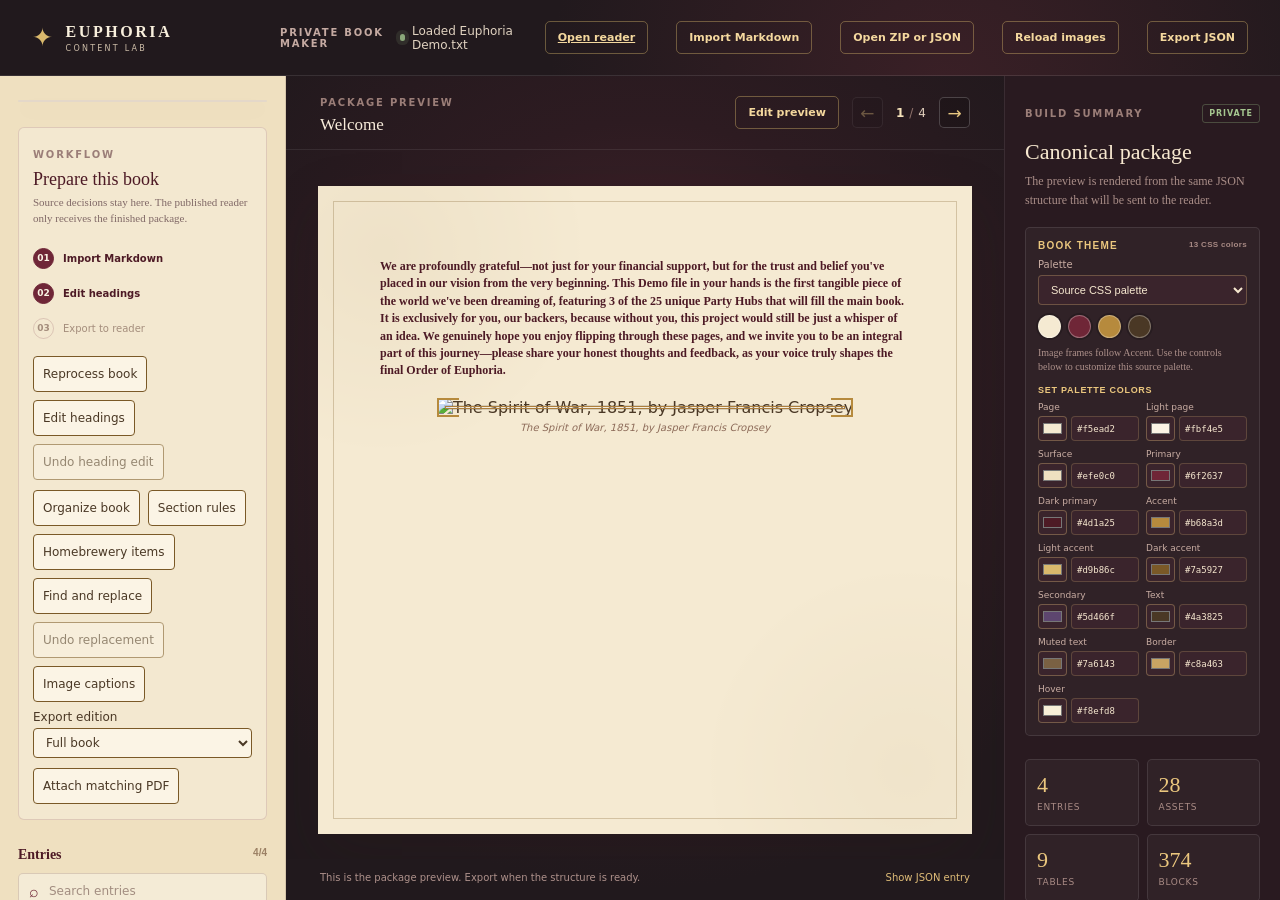
==== commit 2b3287b4: "add late update setting and manual processing" ====
--- a/bookmaker.html
+++ b/bookmaker.html
@@ -5,7 +5,7 @@
     <meta name="viewport" content="width=device-width, initial-scale=1.0" />
     <title>Book Maker · Euphoria Content Lab</title>
     <meta name="description" content="Private Markdown to JSON book preparation tool." />
-    <link rel="stylesheet" href="styles.css?v=24" />
+    <link rel="stylesheet" href="styles.css?v=25" />
   </head>
   <body>
     <div class="app-shell maker-page">
@@ -49,6 +49,7 @@
               <div class="maker-step"><b>03</b><span>Export to reader</span></div>
             </div>
             <div class="heading-actions">
+              <button id="reprocessBook" type="button" disabled>Reprocess book</button>
               <button id="openHeadings" type="button" disabled>Edit headings</button>
               <button id="undoHeadings" type="button" disabled>Undo heading edit</button>
             </div>
@@ -129,6 +130,19 @@
           <div class="support-card muted-card"><span class="support-icon">→</span><div><strong>Next step</strong><p>Open the exported package in index.html to test the independent reader.</p></div></div>
         </aside>
       </main>
+      <dialog id="bookReprocess" aria-labelledby="reprocessTitle">
+        <div class="heading-dialog-header">
+          <h2 id="reprocessTitle">Reprocess book</h2>
+        </div>
+        <p>Check the loaded book against the latest conversion rules without reimporting its Markdown.</p>
+        <p id="reprocessSummary" role="status"></p>
+        <ul id="reprocessResults" class="reprocess-results"></ul>
+        <p class="heading-hint">Existing content, edits, images, and palette are retained. Your original file is not overwritten; export the updated book after applying.</p>
+        <div class="heading-dialog-actions">
+          <form method="dialog"><button type="submit">Close</button></form>
+          <button id="applyReprocess" type="button" disabled>Apply updates</button>
+        </div>
+      </dialog>
       <dialog id="headingEditor" aria-labelledby="headingEditorTitle">
         <div class="heading-dialog-header">
           <h2 id="headingEditorTitle">Edit headings</h2>
@@ -287,7 +301,8 @@
     <script src="vendor/jszip-3.10.1/jszip.min.js"></script>
     <script src="book-archive.js?v=4"></script>
     <script src="book-contents.js?v=1"></script>
-    <script src="app.js?v=27"></script>
+    <script src="app.js?v=28"></script>
+    <script src="book-reprocessing.js?v=1"></script>
     <script src="book-editing.js?v=11"></script>
     <script src="pdf-import.js?v=7" data-pdf-engine="https://cdn.jsdelivr.net/npm/pdfjs-dist@6.5.438/"></script>
     <script src="image-recovery.js?v=7"></script>
--- a/styles.css
+++ b/styles.css
@@ -48,12 +48,12 @@
 .heading-actions, .heading-dialog-actions, .heading-bulk { display: flex; flex-wrap: wrap; align-items: center; gap: 8px; }
 .heading-actions { margin-top: 10px; }
 .heading-actions button, #headingEditor button, #headingEditor input:not([type="checkbox"]), #headingEditor select,
-#pdfInspector button, #pdfInspector input, #imageRecovery button, #imageRecovery input, #imageRecovery select, #bookZipExport button {
+#pdfInspector button, #pdfInspector input, #imageRecovery button, #imageRecovery input, #imageRecovery select, #bookZipExport button, #bookReprocess button {
   min-height: 36px; padding: 6px 9px; border: 1px solid var(--gold-dark); border-radius: 4px;
   color: var(--ink); background: var(--parchment-light); font: inherit;
 }
 .heading-actions button { font-size: 12px; }
-.heading-actions button:disabled, #headingEditor button:disabled, #pdfInspector button:disabled, #imageRecovery button:disabled, #bookZipExport button:disabled { opacity: .55; cursor: default; }
+.heading-actions button:disabled, #headingEditor button:disabled, #pdfInspector button:disabled, #imageRecovery button:disabled, #bookZipExport button:disabled, #bookReprocess button:disabled { opacity: .55; cursor: default; }
 #headingEditor {
   width: min(1200px, calc(100% - 24px)); max-height: calc(100% - 24px);
   padding: clamp(12px, 4vw, 24px); border: 1px solid var(--gold-dark); border-radius: 8px;
@@ -84,11 +84,11 @@
 #headingEditor #previewHeadings, #headingEditor #applyHeadings { color: #fff3db; background: var(--wine-dark); }
 .maker-panel .pdf-status { margin-top: 8px; overflow-wrap: anywhere; }
 .pdf-status:empty { display: none; }
-#pdfInspector, #imageRecovery, #bookZipExport {
+#pdfInspector, #imageRecovery, #bookZipExport, #bookReprocess {
   width: min(950px, calc(100% - 24px)); max-height: calc(100% - 24px); padding: clamp(12px, 4vw, 24px);
   border: 1px solid var(--gold-dark); border-radius: 8px; color: var(--ink); background: var(--parchment); font-size: 14px;
 }
-#pdfInspector::backdrop, #imageRecovery::backdrop, #bookZipExport::backdrop { background: rgba(26, 14, 19, .75); }
+#pdfInspector::backdrop, #imageRecovery::backdrop, #bookZipExport::backdrop, #bookReprocess::backdrop { background: rgba(26, 14, 19, .75); }
 .pdf-toolbar { display: flex; flex-wrap: wrap; align-items: center; gap: 8px; margin-bottom: 10px; }
 .pdf-toolbar h2 { flex: 1; margin: 0; color: var(--wine-dark); font: 24px Georgia, serif; }
 #pdfPageNumber { width: 70px; }
@@ -140,6 +140,12 @@
 #recoveryForm .pdf-toolbar { margin: 6px 0 0; }
 #applyRecovery { color: #fff3db; background: var(--wine-dark); }
 #bookZipExport { width: min(450px, calc(100% - 24px)); }
+#bookReprocess { width: min(520px, calc(100% - 24px)); overflow: auto; }
+#reprocessSummary { color: var(--wine-dark); font-weight: 700; }
+.reprocess-results { margin: 12px 0; padding: 0; list-style: none; }
+.reprocess-results li { margin-block: 8px; padding: 10px 12px; border: 1px solid var(--border); border-radius: 5px; background: var(--parchment-light); }
+.reprocess-results p { margin: 5px 0 0; }
+#applyReprocess:not(:disabled) { color: #fff3db; background: var(--wine-dark); }
 #bookZipExport h2 { margin: 0; color: var(--wine-dark); font: 24px Georgia, serif; }
 #bookZipExportStatus { overflow-wrap: anywhere; }
 .edition-field { display: grid; gap: 4px; margin: 8px 0; color: var(--ink); font-size: 12px; }
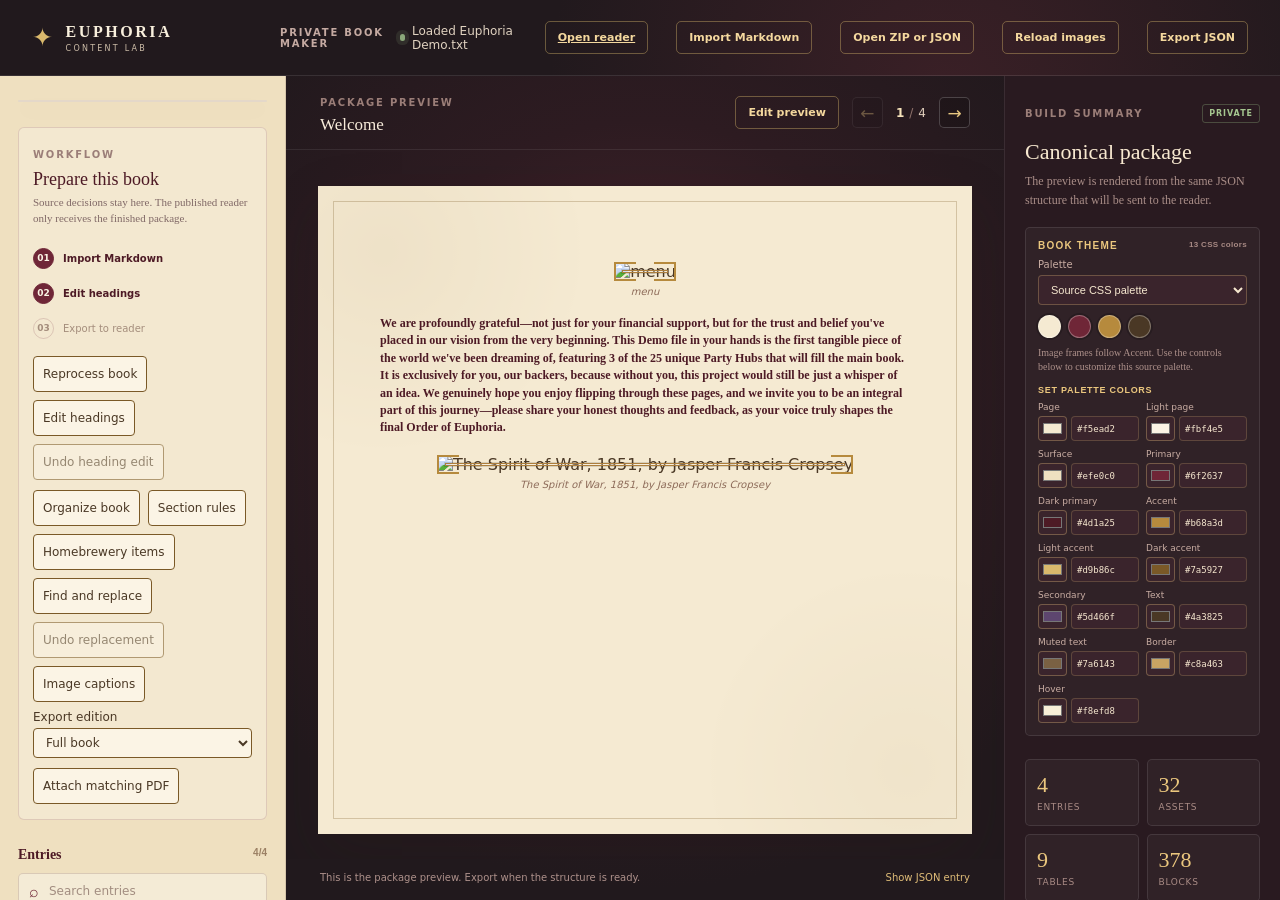
==== commit ece0b3c2: "fullpage image not ignore anymore" ====
--- a/bookmaker.html
+++ b/bookmaker.html
@@ -5,7 +5,7 @@
     <meta name="viewport" content="width=device-width, initial-scale=1.0" />
     <title>Book Maker · Euphoria Content Lab</title>
     <meta name="description" content="Private Markdown to JSON book preparation tool." />
-    <link rel="stylesheet" href="styles.css?v=25" />
+    <link rel="stylesheet" href="styles.css?v=26" />
   </head>
   <body>
     <div class="app-shell maker-page">
@@ -301,9 +301,9 @@
     <script src="vendor/jszip-3.10.1/jszip.min.js"></script>
     <script src="book-archive.js?v=4"></script>
     <script src="book-contents.js?v=1"></script>
-    <script src="app.js?v=28"></script>
+    <script src="app.js?v=29"></script>
     <script src="book-reprocessing.js?v=1"></script>
-    <script src="book-editing.js?v=11"></script>
+    <script src="book-editing.js?v=12"></script>
     <script src="pdf-import.js?v=7" data-pdf-engine="https://cdn.jsdelivr.net/npm/pdfjs-dist@6.5.438/"></script>
     <script src="image-recovery.js?v=7"></script>
   </body>
--- a/styles.css
+++ b/styles.css
@@ -252,6 +252,8 @@
 .page-inner { position: relative; z-index: 3; }
 .page-art { position: relative; z-index: 1; display: block; max-width: 100%; margin: 20px auto; pointer-events: auto; }
 .page-art--flow { width: min(100%, 440px); }
+.page-art--flow.page-art--full-page { width: 100%; }
+.page-content .page-art--full-page img { max-height: none; width: auto; height: auto; }
 .page-art--flow.entry-emblem { margin-top: 2px; margin-bottom: 18px; }
 .page-content { display: flow-root; }
 .page-viewport[dir="rtl"] .book-page,
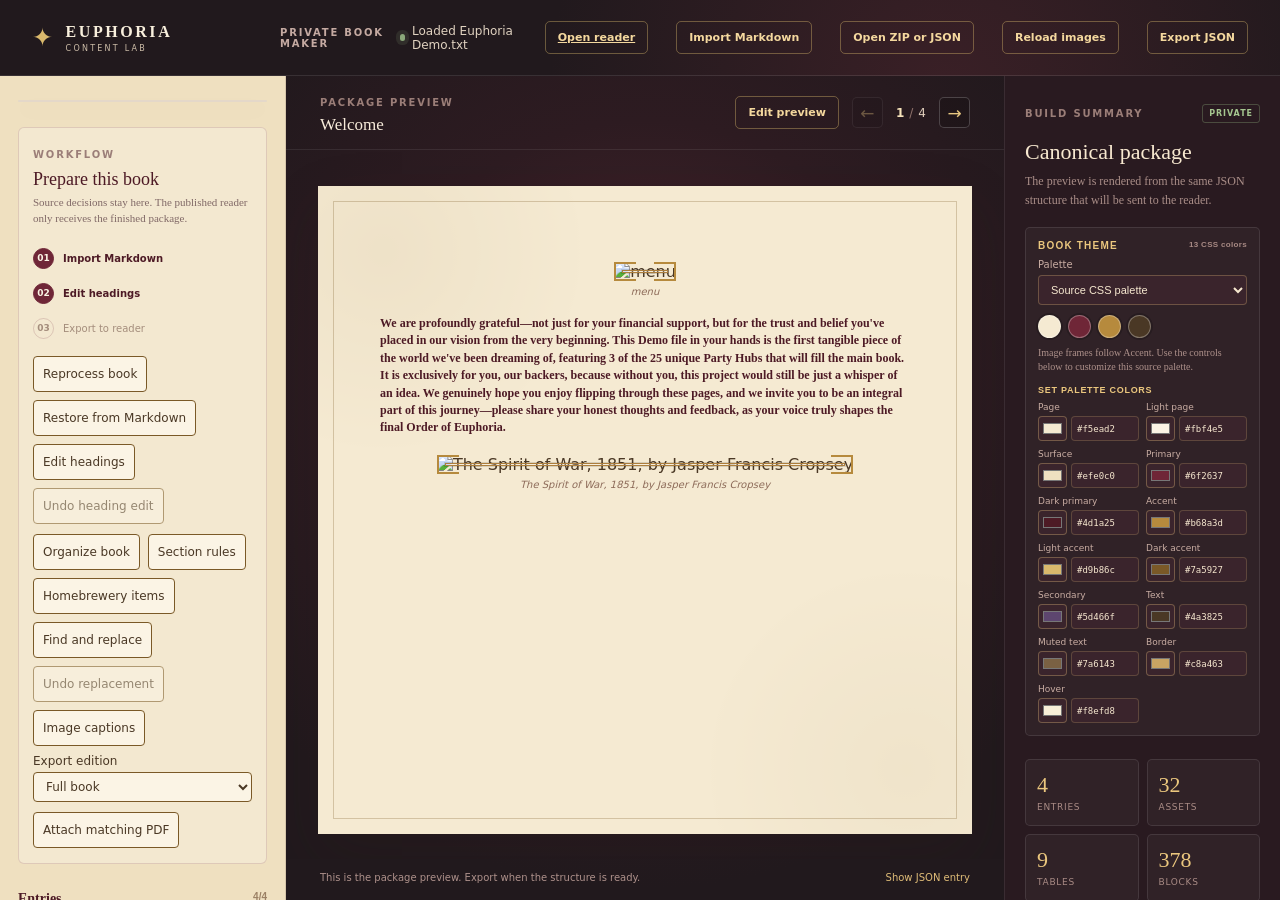
==== commit 0ce6dfc8: "feat(bookmaker): restore missing images from original Markdown - Add a non-destructive Markdown rest" ====
--- a/bookmaker.html
+++ b/bookmaker.html
@@ -5,7 +5,7 @@
     <meta name="viewport" content="width=device-width, initial-scale=1.0" />
     <title>Book Maker · Euphoria Content Lab</title>
     <meta name="description" content="Private Markdown to JSON book preparation tool." />
-    <link rel="stylesheet" href="styles.css?v=26" />
+    <link rel="stylesheet" href="styles.css?v=27" />
   </head>
   <body>
     <div class="app-shell maker-page">
@@ -50,6 +50,7 @@
             </div>
             <div class="heading-actions">
               <button id="reprocessBook" type="button" disabled>Reprocess book</button>
+              <button id="restoreFromMarkdown" type="button" disabled>Restore from Markdown</button>
               <button id="openHeadings" type="button" disabled>Edit headings</button>
               <button id="undoHeadings" type="button" disabled>Undo heading edit</button>
             </div>
@@ -130,6 +131,32 @@
           <div class="support-card muted-card"><span class="support-icon">→</span><div><strong>Next step</strong><p>Open the exported package in index.html to test the independent reader.</p></div></div>
         </aside>
       </main>
+      <dialog id="bookRestore" aria-labelledby="restoreTitle">
+        <div class="heading-dialog-header">
+          <h2 id="restoreTitle">Restore from Markdown</h2>
+          <form method="dialog"><button type="submit">Close</button></form>
+        </div>
+        <p>Compare the original Markdown with your open book. Select missing images to add; existing content and image replacements will not be changed.</p>
+        <div class="restore-source">
+          <label>Original Markdown <input id="restoreMarkdownInput" type="file" accept=".md,.markdown,.txt,text/plain,text/markdown"></label>
+          <button id="restoreUseSource" type="button" hidden>Use current Markdown</button>
+        </div>
+        <p id="restoreStatus" class="heading-hint" role="status"></p>
+        <section id="restoreReview" hidden>
+          <p id="restoreSummary"></p>
+          <p id="restoreSourceWarning" class="heading-hint"></p>
+          <div class="restore-toolbar">
+            <button id="restoreSelectSuggested" type="button">Select suggested</button>
+            <button id="restoreClearSelection" type="button">Clear selection</button>
+            <span id="restoreSelection" aria-live="polite">0 selected</span>
+          </div>
+          <p class="heading-hint">Some images may have been removed intentionally or replaced with bundled artwork. Review each selection, especially items marked for review.</p>
+          <ul id="restoreRows" class="restore-rows"></ul>
+          <div class="heading-dialog-actions">
+            <button id="applyRestore" type="button" disabled>Restore selected images</button>
+          </div>
+        </section>
+      </dialog>
       <dialog id="bookReprocess" aria-labelledby="reprocessTitle">
         <div class="heading-dialog-header">
           <h2 id="reprocessTitle">Reprocess book</h2>
@@ -301,7 +328,8 @@
     <script src="vendor/jszip-3.10.1/jszip.min.js"></script>
     <script src="book-archive.js?v=4"></script>
     <script src="book-contents.js?v=1"></script>
-    <script src="app.js?v=29"></script>
+    <script src="app.js?v=30"></script>
+    <script src="book-restore.js?v=1"></script>
     <script src="book-reprocessing.js?v=1"></script>
     <script src="book-editing.js?v=12"></script>
     <script src="pdf-import.js?v=7" data-pdf-engine="https://cdn.jsdelivr.net/npm/pdfjs-dist@6.5.438/"></script>
--- a/styles.css
+++ b/styles.css
@@ -48,12 +48,12 @@
 .heading-actions, .heading-dialog-actions, .heading-bulk { display: flex; flex-wrap: wrap; align-items: center; gap: 8px; }
 .heading-actions { margin-top: 10px; }
 .heading-actions button, #headingEditor button, #headingEditor input:not([type="checkbox"]), #headingEditor select,
-#pdfInspector button, #pdfInspector input, #imageRecovery button, #imageRecovery input, #imageRecovery select, #bookZipExport button, #bookReprocess button {
+#pdfInspector button, #pdfInspector input, #imageRecovery button, #imageRecovery input, #imageRecovery select, #bookZipExport button, #bookReprocess button, #bookRestore button, #bookRestore select, #bookRestore input[type="file"] {
   min-height: 36px; padding: 6px 9px; border: 1px solid var(--gold-dark); border-radius: 4px;
   color: var(--ink); background: var(--parchment-light); font: inherit;
 }
 .heading-actions button { font-size: 12px; }
-.heading-actions button:disabled, #headingEditor button:disabled, #pdfInspector button:disabled, #imageRecovery button:disabled, #bookZipExport button:disabled, #bookReprocess button:disabled { opacity: .55; cursor: default; }
+.heading-actions button:disabled, #headingEditor button:disabled, #pdfInspector button:disabled, #imageRecovery button:disabled, #bookZipExport button:disabled, #bookReprocess button:disabled, #bookRestore button:disabled { opacity: .55; cursor: default; }
 #headingEditor {
   width: min(1200px, calc(100% - 24px)); max-height: calc(100% - 24px);
   padding: clamp(12px, 4vw, 24px); border: 1px solid var(--gold-dark); border-radius: 8px;
@@ -84,11 +84,11 @@
 #headingEditor #previewHeadings, #headingEditor #applyHeadings { color: #fff3db; background: var(--wine-dark); }
 .maker-panel .pdf-status { margin-top: 8px; overflow-wrap: anywhere; }
 .pdf-status:empty { display: none; }
-#pdfInspector, #imageRecovery, #bookZipExport, #bookReprocess {
+#pdfInspector, #imageRecovery, #bookZipExport, #bookReprocess, #bookRestore {
   width: min(950px, calc(100% - 24px)); max-height: calc(100% - 24px); padding: clamp(12px, 4vw, 24px);
   border: 1px solid var(--gold-dark); border-radius: 8px; color: var(--ink); background: var(--parchment); font-size: 14px;
 }
-#pdfInspector::backdrop, #imageRecovery::backdrop, #bookZipExport::backdrop, #bookReprocess::backdrop { background: rgba(26, 14, 19, .75); }
+#pdfInspector::backdrop, #imageRecovery::backdrop, #bookZipExport::backdrop, #bookReprocess::backdrop, #bookRestore::backdrop { background: rgba(26, 14, 19, .75); }
 .pdf-toolbar { display: flex; flex-wrap: wrap; align-items: center; gap: 8px; margin-bottom: 10px; }
 .pdf-toolbar h2 { flex: 1; margin: 0; color: var(--wine-dark); font: 24px Georgia, serif; }
 #pdfPageNumber { width: 70px; }
@@ -141,6 +141,32 @@
 #applyRecovery { color: #fff3db; background: var(--wine-dark); }
 #bookZipExport { width: min(450px, calc(100% - 24px)); }
 #bookReprocess { width: min(520px, calc(100% - 24px)); overflow: auto; }
+#bookRestore { width: min(890px, calc(100% - 24px)); overflow: auto; }
+#bookRestore [hidden] { display: none; }
+.restore-source { display: flex; flex-wrap: wrap; align-items: end; gap: 8px; }
+.restore-source label { display: grid; gap: 5px; min-width: 0; flex: 1; }
+.restore-source input { width: 100%; max-width: 100%; }
+.restore-toolbar { display: flex; flex-wrap: wrap; align-items: center; gap: 8px; margin: 10px 0; }
+#restoreSummary { font-weight: 700; color: var(--wine-dark); }
+#restoreSourceWarning:not(:empty) { padding: 8px; background: var(--card); border-inline-start: 3px solid var(--gold-dark); }
+.restore-rows { list-style: none; margin: 12px 0; padding: 0; display: grid; gap: 10px; }
+.restore-row { display: grid; grid-template-columns: minmax(110px, 23%) minmax(0, 1fr); gap: 14px; padding: 12px; border: 1px solid var(--border); border-radius: 6px; background: var(--parchment-light); }
+.restore-art-preview { display: grid; place-items: center; overflow: hidden; aspect-ratio: 4 / 5; min-height: 100px; max-height: 210px; align-self: start; padding: 4px; border: 1px solid var(--border); background: var(--card); color: var(--ink-soft); text-align: center; font-size: 11px; }
+.restore-art-preview > * { grid-area: 1 / 1; }
+.restore-art-preview img { z-index: 1; width: 100%; height: 100%; object-fit: contain; background: var(--card); }
+.restore-art-details { min-width: 0; display: grid; gap: 6px; overflow-wrap: anywhere; }
+.restore-art-details p { margin: 0; }
+.restore-choice { display: flex; gap: 8px; align-items: baseline; font-size: 15px; }
+.restore-image-name { color: var(--ink-soft); font-size: 12px; }
+.restore-art-details > label:not(.restore-choice) { display: grid; gap: 3px; font-size: 12px; }
+.restore-art-details select { width: 100%; min-width: 0; }
+.restore-match-note { font-size: 12px; color: var(--wine-dark); }
+.restore-needs-review { font-weight: 700; padding: 5px 7px; border-inline-start: 3px solid var(--gold-dark); background: var(--card); }
+#applyRestore:not(:disabled) { color: #fff3db; background: var(--wine-dark); }
+@media (max-width: 550px) {
+  .restore-row { grid-template-columns: minmax(0, 1fr); gap: 8px; }
+  .restore-art-preview { aspect-ratio: 16 / 9; max-height: 175px; }
+}
 #reprocessSummary { color: var(--wine-dark); font-weight: 700; }
 .reprocess-results { margin: 12px 0; padding: 0; list-style: none; }
 .reprocess-results li { margin-block: 8px; padding: 10px 12px; border: 1px solid var(--border); border-radius: 5px; background: var(--parchment-light); }
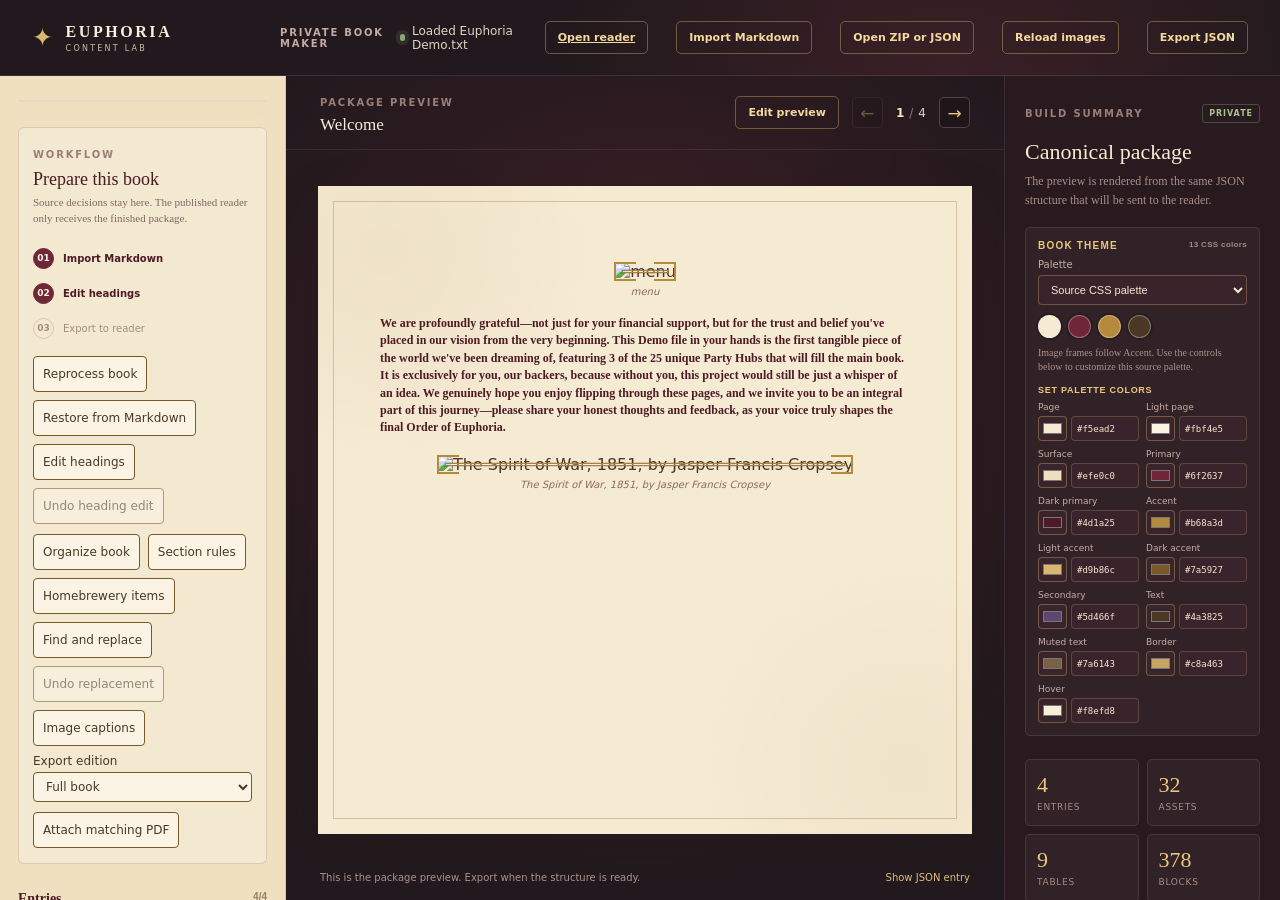
==== commit 3921f687: "stat block feature" ====
--- a/bookmaker.html
+++ b/bookmaker.html
@@ -5,7 +5,7 @@
     <meta name="viewport" content="width=device-width, initial-scale=1.0" />
     <title>Book Maker · Euphoria Content Lab</title>
     <meta name="description" content="Private Markdown to JSON book preparation tool." />
-    <link rel="stylesheet" href="styles.css?v=27" />
+    <link rel="stylesheet" href="styles.css?v=29" />
   </head>
   <body>
     <div class="app-shell maker-page">
@@ -136,15 +136,17 @@
           <h2 id="restoreTitle">Restore from Markdown</h2>
           <form method="dialog"><button type="submit">Close</button></form>
         </div>
-        <p>Compare the original Markdown with your open book. Select missing images to add; existing content and image replacements will not be changed.</p>
+        <p>Compare the original Markdown with your open book. Restore missing images or recover monster stat-block grouping. Your existing text, tables and image replacements will not be replaced. Apply each restore type separately.</p>
         <div class="restore-source">
           <label>Original Markdown <input id="restoreMarkdownInput" type="file" accept=".md,.markdown,.txt,text/plain,text/markdown"></label>
           <button id="restoreUseSource" type="button" hidden>Use current Markdown</button>
         </div>
         <p id="restoreStatus" class="heading-hint" role="status"></p>
         <section id="restoreReview" hidden>
+          <p id="restoreSourceWarning" class="heading-hint"></p>
+          <label class="restore-kind">Restore type <select id="restoreKind"><option value="images">Missing images</option><option value="stats">Stat blocks</option></select></label>
+          <section id="restoreImageReview">
           <p id="restoreSummary"></p>
-          <p id="restoreSourceWarning" class="heading-hint"></p>
           <div class="restore-toolbar">
             <button id="restoreSelectSuggested" type="button">Select suggested</button>
             <button id="restoreClearSelection" type="button">Clear selection</button>
@@ -155,6 +157,20 @@
           <div class="heading-dialog-actions">
             <button id="applyRestore" type="button" disabled>Restore selected images</button>
           </div>
+          </section>
+          <section id="restoreStatReview" hidden>
+            <p id="restoreStatSummary"></p>
+            <div class="restore-toolbar">
+              <button id="restoreStatSelectSuggested" type="button">Select suggested</button>
+              <button id="restoreStatClearSelection" type="button">Clear selection</button>
+              <span id="restoreStatSelection" aria-live="polite"></span>
+            </div>
+            <p class="heading-hint">Recover the original monster wrapper by grouping existing blocks. Review the first and last included block. Optional legacy entry merges keep all content in its current order, but remove the old monster entry from navigation.</p>
+            <ul id="restoreStatRows" class="restore-rows"></ul>
+            <div class="heading-dialog-actions">
+              <button id="applyStatRestore" type="button" disabled>Recover selected stat blocks</button>
+            </div>
+          </section>
         </section>
       </dialog>
       <dialog id="bookReprocess" aria-labelledby="reprocessTitle">
@@ -327,11 +343,12 @@
     <script src="image-viewer.js?v=2"></script>
     <script src="vendor/jszip-3.10.1/jszip.min.js"></script>
     <script src="book-archive.js?v=4"></script>
-    <script src="book-contents.js?v=1"></script>
-    <script src="app.js?v=30"></script>
-    <script src="book-restore.js?v=1"></script>
-    <script src="book-reprocessing.js?v=1"></script>
-    <script src="book-editing.js?v=12"></script>
+    <script src="book-contents.js?v=3"></script>
+    <script src="app.js?v=33"></script>
+    <script src="book-restore.js?v=3"></script>
+    <script src="book-stat-restore.js?v=1"></script>
+    <script src="book-reprocessing.js?v=2"></script>
+    <script src="book-editing.js?v=13"></script>
     <script src="pdf-import.js?v=7" data-pdf-engine="https://cdn.jsdelivr.net/npm/pdfjs-dist@6.5.438/"></script>
     <script src="image-recovery.js?v=7"></script>
   </body>
--- a/styles.css
+++ b/styles.css
@@ -147,7 +147,14 @@
 .restore-source label { display: grid; gap: 5px; min-width: 0; flex: 1; }
 .restore-source input { width: 100%; max-width: 100%; }
 .restore-toolbar { display: flex; flex-wrap: wrap; align-items: center; gap: 8px; margin: 10px 0; }
-#restoreSummary { font-weight: 700; color: var(--wine-dark); }
+#restoreSummary, #restoreStatSummary { font-weight: 700; color: var(--wine-dark); }
+.restore-kind { display: flex; align-items: center; gap: 8px; margin: 10px 0; font-weight: 700; }
+.restore-stat-row { display: grid; gap: 7px; padding: 12px; border: 1px solid var(--border); border-radius: 6px; background: var(--parchment-light); }
+.restore-stat-row p { margin: 0; }
+.restore-stat-row > label:not(.restore-choice):not(.restore-merge-choice) { display: grid; gap: 4px; font-size: 12px; }
+.restore-stat-row select { width: 100%; min-width: 0; }
+.restore-merge-choice { display: flex; align-items: baseline; gap: 6px; padding: 8px; background: var(--card); border-inline-start: 3px solid var(--gold-dark); font-size: 12px; }
+#applyStatRestore:not(:disabled) { color: #fff3db; background: var(--wine-dark); }
 #restoreSourceWarning:not(:empty) { padding: 8px; background: var(--card); border-inline-start: 3px solid var(--gold-dark); }
 .restore-rows { list-style: none; margin: 12px 0; padding: 0; display: grid; gap: 10px; }
 .restore-row { display: grid; grid-template-columns: minmax(110px, 23%) minmax(0, 1fr); gap: 14px; padding: 12px; border: 1px solid var(--border); border-radius: 6px; background: var(--parchment-light); }
@@ -326,6 +333,23 @@
 .page-content th, .page-content td { padding: 8px 9px; border: 1px solid rgba(111,38,55,.24); vertical-align: top; }
 .page-content tr:nth-child(even) td { background: rgba(182,138,61,.08); }
 .page-content figure { margin: 18px auto; text-align: center; }
+.page-content .stat-block {
+  position: relative; display: flow-root; margin: 22px 0; padding: clamp(14px, 3vw, 23px);
+  border: 1px solid var(--gold-dark); border-block: 4px solid var(--gold-dark); border-radius: 4px;
+  background: var(--parchment-light); box-shadow: 0 3px 12px rgba(74,56,37,.12);
+  overflow-wrap: anywhere;
+}
+.page-content .stat-block h1, .page-content .stat-block h2 { font-size: clamp(21px, 4vw, 27px); line-height: 1.15; letter-spacing: 0; margin: 0 0 8px; color: var(--wine-dark); }
+.page-content .stat-block h3 { font-size: 17px; margin: 15px 0 6px; padding-bottom: 3px; border-block-end: 1px solid var(--gold-dark); }
+.page-content .stat-block h4, .page-content .stat-block h5, .page-content .stat-block h6 { margin: 11px 0 5px; }
+.page-content .stat-block p { margin: 0 0 8px; font-size: 13px; line-height: 1.55; }
+.page-content .stat-block p:last-child { margin-bottom: 0; }
+.page-content .stat-block .book-rule { margin: 9px 0; width: 100%; border-top: 1px solid var(--gold-dark); }
+.page-content .stat-block table { margin: 8px 0; font-size: 11px; table-layout: auto; }
+.page-content .stat-block th, .page-content .stat-block td { padding: 5px 6px; text-align: center; }
+.page-content .stat-block td:first-child { font-weight: 700; color: var(--wine-dark); text-align: start; }
+.stat-block-tables { display: grid; grid-template-columns: repeat(auto-fit, minmax(min(100%, 190px), 1fr)); align-items: start; gap: 10px; }
+.stat-block-tables > * { min-width: 0; }
 .page-content figure img { display: block; max-width: 100%; max-height: 420px; margin: 0 auto; object-fit: contain; }
 .page-content figcaption { margin-top: 5px; color: #8d6b59; font-size: 10px; font-style: italic; }
 .video-grid { display: grid; grid-template-columns: repeat(2, 1fr); gap: 12px; margin-top: 13px; }
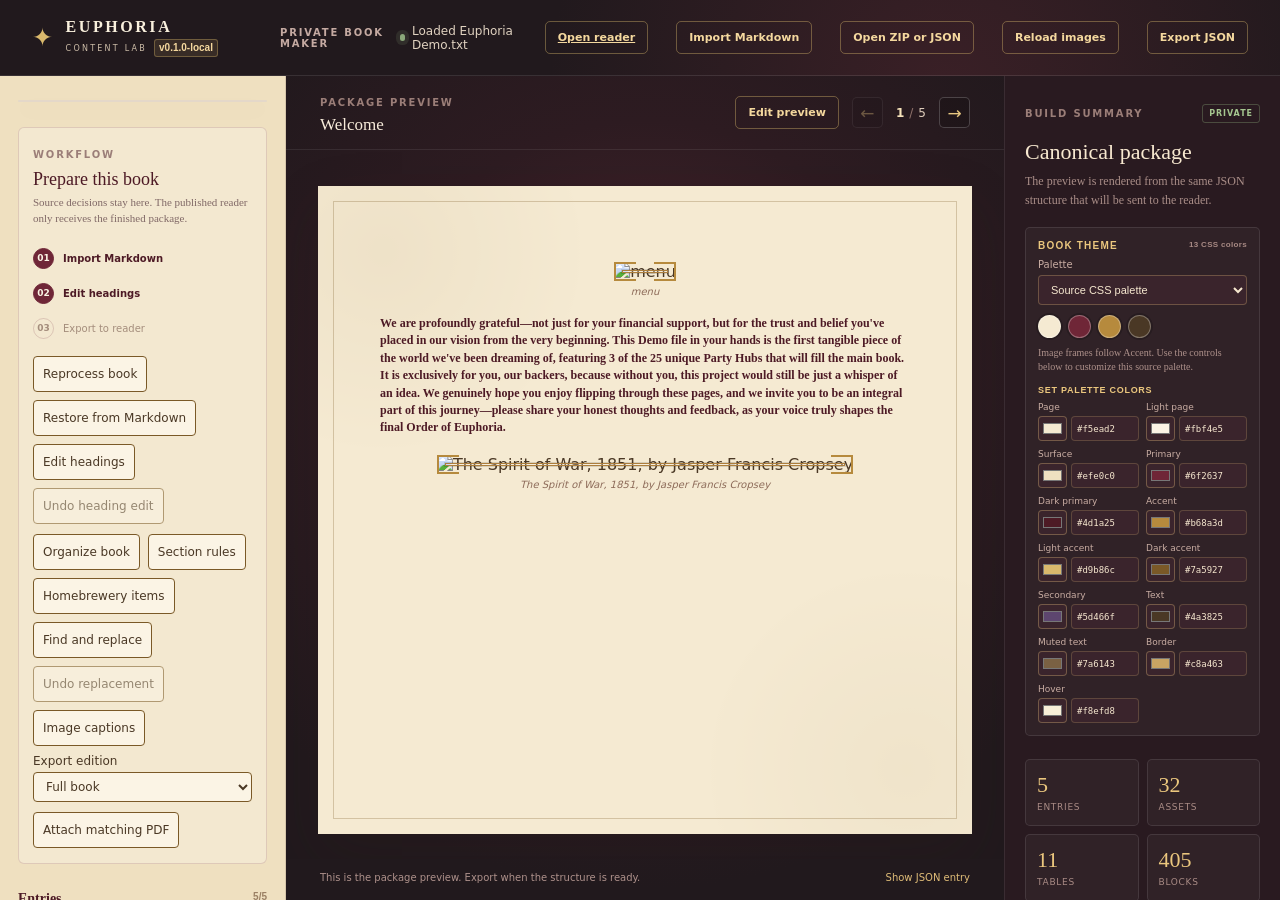
==== commit 32c7ae9a: "Add demo stat block and automatic app version badge" ====
--- a/bookmaker.html
+++ b/bookmaker.html
@@ -5,14 +5,14 @@
     <meta name="viewport" content="width=device-width, initial-scale=1.0" />
     <title>Book Maker · Euphoria Content Lab</title>
     <meta name="description" content="Private Markdown to JSON book preparation tool." />
-    <link rel="stylesheet" href="styles.css?v=29" />
+    <link rel="stylesheet" href="styles.css?v=31" />
   </head>
   <body>
     <div class="app-shell maker-page">
       <header class="topbar">
         <div class="brand-mark" aria-label="Euphoria Content Lab">
           <span class="brand-glyph">✦</span>
-          <span><strong>EUPHORIA</strong><small>CONTENT LAB</small></span>
+          <span><strong>EUPHORIA</strong><small>CONTENT LAB <span id="appVersion" class="brand-version">v—</span></small></span>
         </div>
         <div class="topbar-center">
           <span class="eyebrow">PRIVATE BOOK MAKER</span>
@@ -340,15 +340,16 @@
       </dialog>
       <div id="notice" class="notice" role="status" hidden></div>
     </div>
+    <script src="app-version.js?v=1"></script>
     <script src="image-viewer.js?v=2"></script>
     <script src="vendor/jszip-3.10.1/jszip.min.js"></script>
     <script src="book-archive.js?v=4"></script>
-    <script src="book-contents.js?v=3"></script>
-    <script src="app.js?v=33"></script>
-    <script src="book-restore.js?v=3"></script>
-    <script src="book-stat-restore.js?v=1"></script>
-    <script src="book-reprocessing.js?v=2"></script>
-    <script src="book-editing.js?v=13"></script>
+    <script src="book-contents.js?v=4"></script>
+    <script src="app.js?v=34"></script>
+    <script src="book-restore.js?v=4"></script>
+    <script src="book-stat-restore.js?v=2"></script>
+    <script src="book-reprocessing.js?v=3"></script>
+    <script src="book-editing.js?v=14"></script>
     <script src="pdf-import.js?v=7" data-pdf-engine="https://cdn.jsdelivr.net/npm/pdfjs-dist@6.5.438/"></script>
     <script src="image-recovery.js?v=7"></script>
   </body>
--- a/styles.css
+++ b/styles.css
@@ -27,7 +27,8 @@
 .topbar { height: 76px; display: flex; align-items: center; gap: 28px; padding: 0 32px; color: #f9f0dd; border-bottom: 1px solid rgba(255,255,255,.1); }
 .brand-mark { display: flex; align-items: center; gap: 11px; min-width: 220px; letter-spacing: .1em; }
 .brand-mark strong { display: block; font-family: Georgia, serif; font-size: 16px; letter-spacing: .16em; }
-.brand-mark small { display: block; margin-top: 3px; color: #cdbda8; font-size: 8px; letter-spacing: .28em; }
+.brand-mark small { display: flex; align-items: center; gap: 7px; margin-top: 3px; color: #cdbda8; font-size: 8px; letter-spacing: .28em; white-space: nowrap; }
+.brand-version { display: inline-block; color: #f4d89e; background: rgba(217,184,108,.12); border: 1px solid rgba(217,184,108,.35); border-radius: 3px; padding: 2px 4px; font: 600 10px/1.2 Inter, sans-serif; letter-spacing: 0; }
 .brand-glyph { color: var(--gold-light); font-size: 25px; }
 .topbar-center { display: flex; align-items: center; gap: 15px; flex: 1; }
 .eyebrow { color: #9b7e78; font-size: 10px; font-weight: 800; letter-spacing: .18em; }
@@ -324,6 +325,11 @@
 .page-content :is(h5, h6) { margin: 14px 0 8px; font-size: 12px; line-height: 1.45; }
 .page-content p { margin: 0 0 12px; font: 14px/1.55 var(--book-body-font); }
 .page-content strong { color: var(--wine); }
+.page-content .book-link-block a { color: var(--wine-dark); text-decoration: underline; text-decoration-color: var(--gold-dark); text-underline-offset: 3px; font-weight: 700; overflow-wrap: anywhere; }
+.page-content .book-link-block a:hover { color: var(--wine); text-decoration-thickness: 2px; }
+.page-content .book-link-block a:focus-visible { outline: 2px solid var(--gold-dark); outline-offset: 3px; border-radius: 2px; }
+.book-link-arrow { font-size: .85em; }
+#editLinkUrlField[hidden] { display: none; }
 .page-content em { color: var(--ink-soft); }
 .page-content ul { margin: 7px 0 15px; padding-left: 23px; font: 14px/1.5 var(--book-body-font); }
 .page-content li { margin: 4px 0; }
